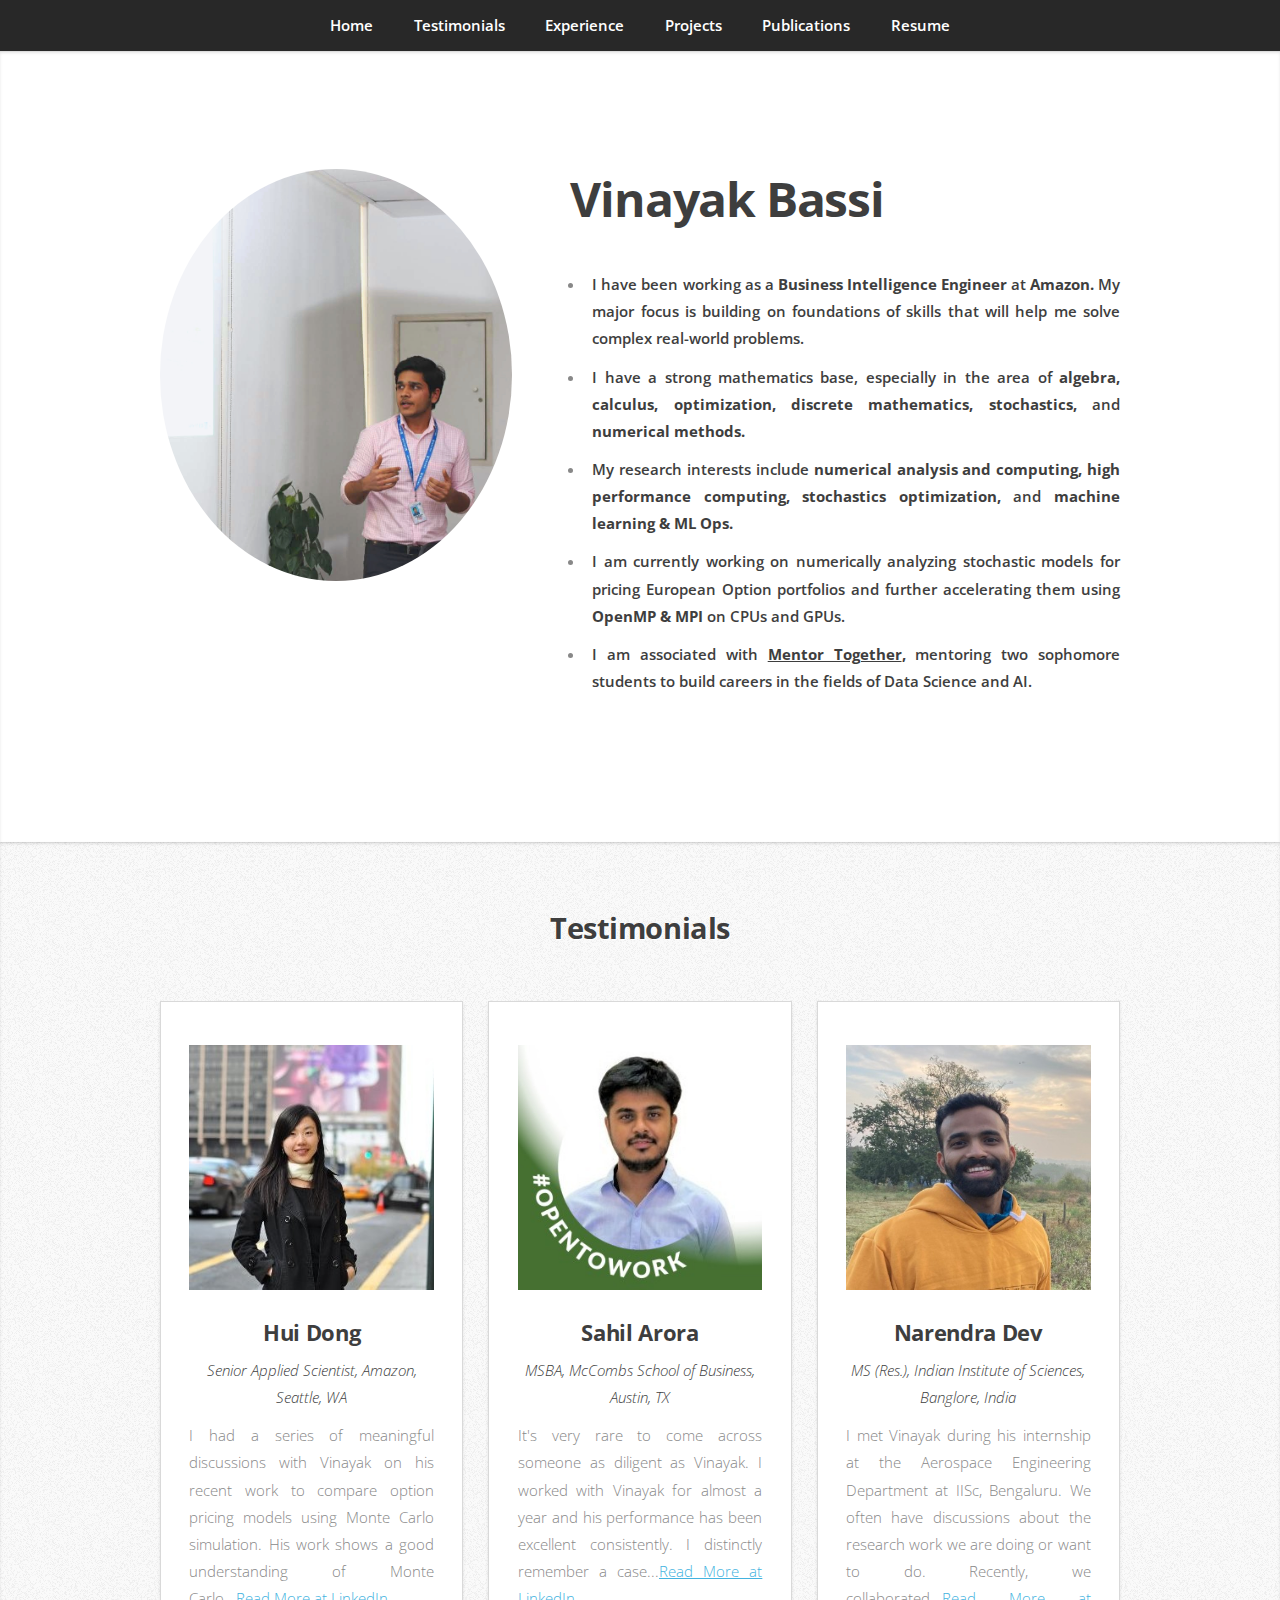
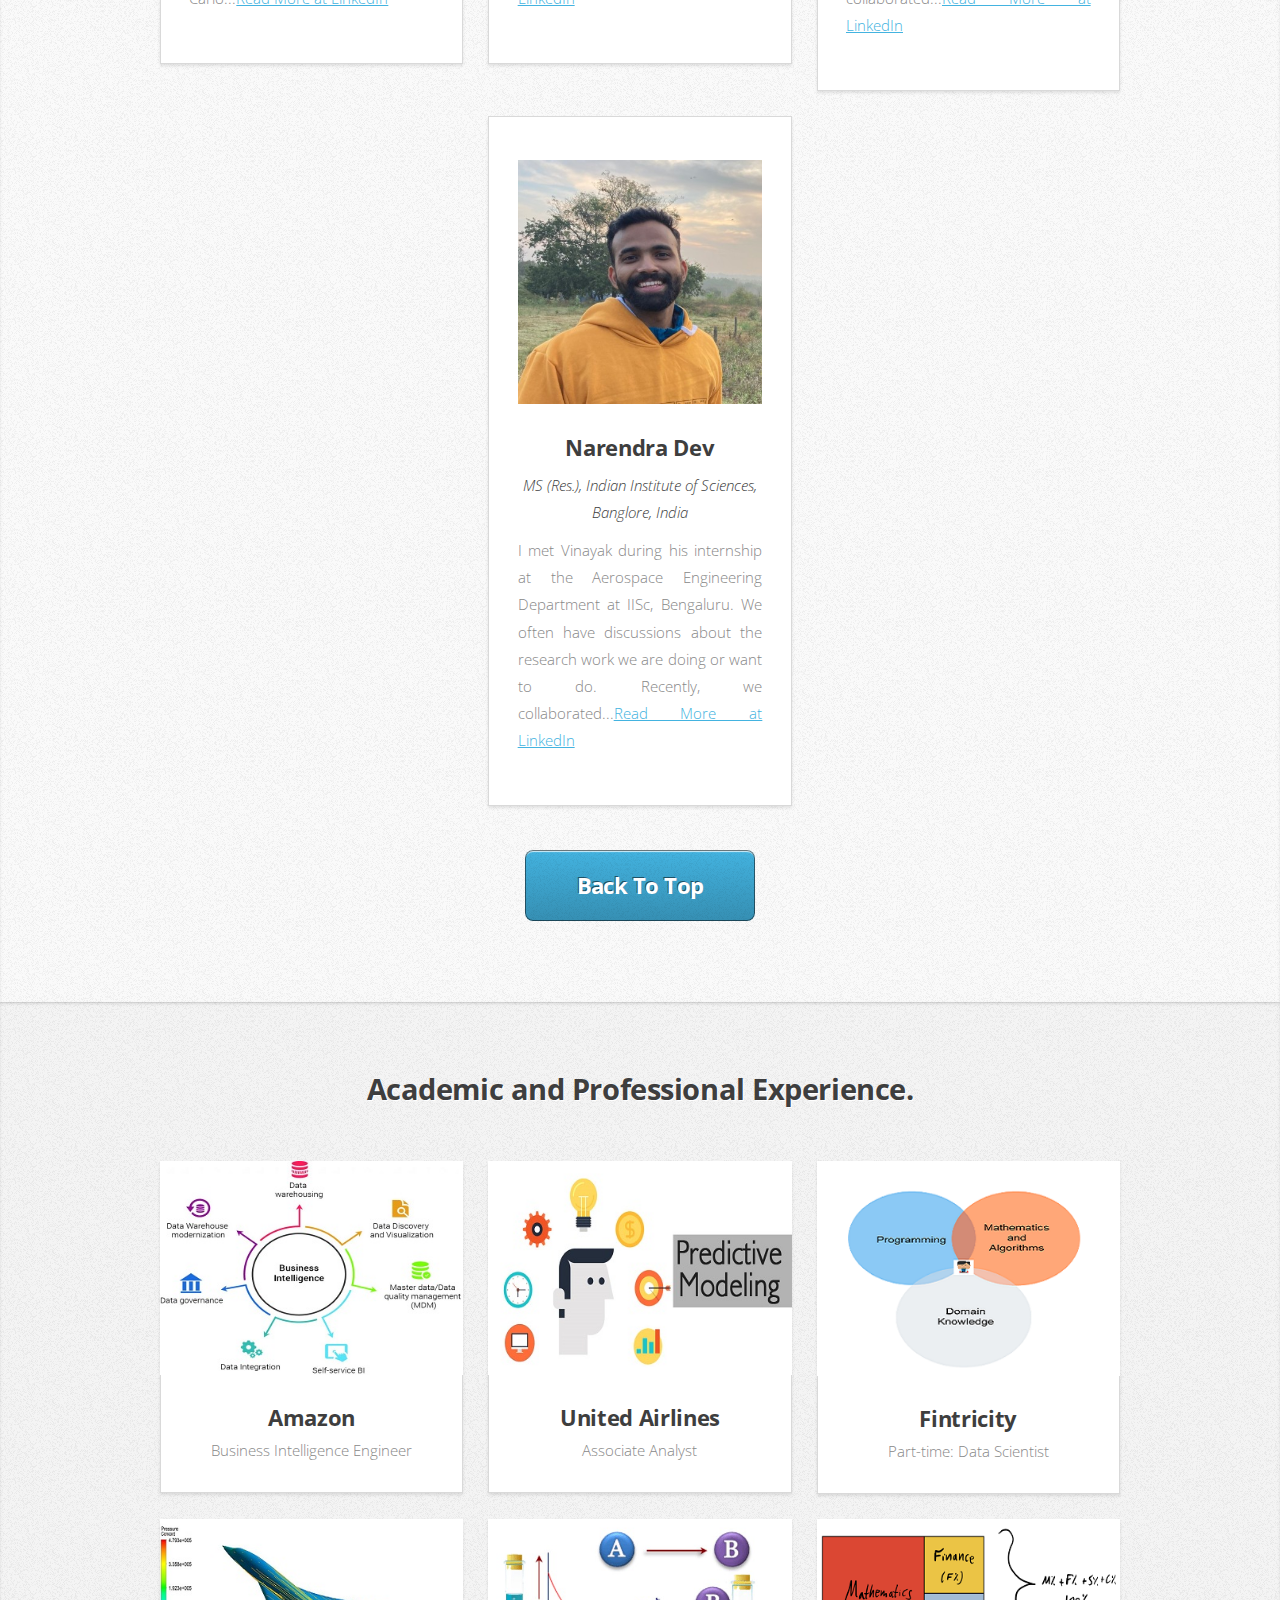
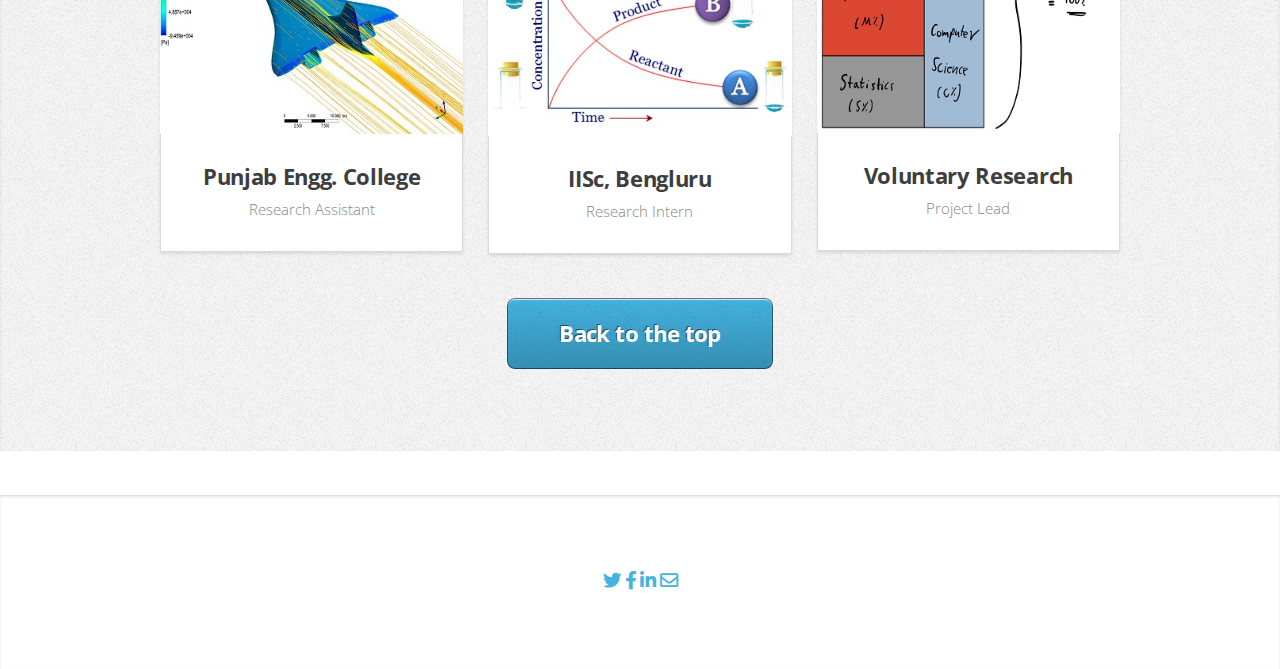
==== index.html @ 75b5bc30 "Update index.html" ====
<!DOCTYPE HTML>
<!--
	Miniport by HTML5 UP
	html5up.net | @ajlkn
	Free for personal and commercial use under the CCA 3.0 license (html5up.net/license)
-->
<html>
	<head>
		<title>Vinayak Bassi</title>
		<meta charset="utf-8" />
		<meta name="viewport" content="width=device-width, initial-scale=1, user-scalable=no" />
		<link rel="stylesheet" href="assets/css/main.css" />
	</head>
	<body class="is-preload">

		<!-- Nav -->
			<nav id="nav">
				<ul class="container">
					<li><a href="#top">Home</a></li>
					<li><a href="#work">Testimonials</a></li>
					<li><a href="#portfolio">Experience</a></li>
					<!--<li><a href="/sample.html">Projects</a></li>-->
					<li><a href="projects/index.html">Projects</a></li>
					<li><a href="publications/index.html">Publications</a></li>
					<li><a href="https://drive.google.com/file/d/1Z4mzC_inXbQJ3hGN6v69yyJEQSdU9Nrn/view?usp=sharing">Resume</a></li>
				</ul>
			</nav>

		<!-- Home -->
			<article id="top" class="wrapper style1">
				<div class="container">
					<div class="row">
						<div class="col-4 col-5-large col-12-medium">
							<span class="image fit"><img src="images/pic10.jpg" alt="" /></span>
						</div>
						<div class="col-8 col-7-large col-12-medium">
							<header>
								<h1><strong>Vinayak Bassi</strong></h1>
							</header>
							<ul>
								<li><h6><strong>I have been working as a</strong> Business Intelligence Engineer
									<strong>at</strong>  Amazon.<strong> My major focus is building on foundations of skills
										that will help me solve complex real-world problems.</strong>
								</h6></li>
								<li><h6>
									<strong>I have a strong mathematics base, especially in the area of</strong> 
									algebra, calculus, optimization, discrete mathematics, stochastics, <strong>and</strong> 
									numerical methods. 
								</h6></li>
								<li><h6>
									<strong>My research interests include</strong> numerical analysis and computing,
									 high performance computing, stochastics optimization, <strong>and</strong> machine learning & ML Ops.

								</h6></li>

							<li>
								<h6>
									<strong>I am currently working on numerically analyzing stochastic 
										models for pricing European Option portfolios and further 
										accelerating them using</strong> OpenMP & MPI <strong> on CPUs and GPUs.</strong> 
								</h6>
							</li>
							<li>
								<h6>
									<strong>I am associated with </strong><u><a href="https://drive.google.com/file/d/1UHUwsiJZG1wkCldfpKbp_ijVSl9UtELV/view?usp=sharing">Mentor Together</a></u>, <strong>mentoring two sophomore 
										students to build careers in the fields of Data Science and AI. </strong>

								</h6>
							</li>
							</ul>
						


							
						</div>
					</div>
				</div>
			</article>

		<!-- Work -->
			<article id="work" class="wrapper style2">
				<div class="container">
					<header>
						<h2>Testimonials</h2>
					</header>
					<div class="row aln-center">
						<div class="col-4 col-6-medium col-12-small">
							<section class="box style1">
									<a href="https://www.linkedin.com/in/hui-dong-43b78a39" class="image featured"><img src="images/Hui.jfif" alt="" /></a>
									<h3><a href="https://www.linkedin.com/in/hui-dong-43b78a39">Hui Dong</a></h3>
									<i><h5>Senior Applied Scientist, Amazon, Seattle, WA</h5></i>
								<p>I had a series of meaningful discussions with Vinayak on his recent work to compare option pricing models using Monte Carlo simulation. His work shows a good understanding of Monte Carlo...<a href="https://www.linkedin.com/in/vinayak-bassi-50b0a9128/">Read More at LinkedIn </a>
								</p>
							</section>
						</div>
						<div class="col-4 col-6-medium col-12-small">
							<section class="box style1">
								<a href="https://www.linkedin.com/in/sahilaroramsba" class="image featured"><img src="images/Sahil.jfif" alt="" /></a>
								<h3><a href="https://www.linkedin.com/in/sahilaroramsba">Sahil Arora</a></h3>
								<i><h5>MSBA, McCombs School of Business, Austin, TX</h5></i>
							<p>It's very rare to come across someone as diligent as Vinayak. I worked with Vinayak for almost a year and his performance has been excellent consistently. I distinctly remember a case...<a href="https://www.linkedin.com/in/vinayak-bassi-50b0a9128/">Read More at LinkedIn</a></p>
						</section>
						</div>
						<div class="col-4 col-6-medium col-12-small">
							<section class="box style1">
								<a href="https://www.linkedin.com/in/narendra-dev-41600a85" class="image featured"><img src="images/Narendra.jfif" alt="" /></a>
								<h3><a href="https://www.linkedin.com/in/narendra-dev-41600a85">Narendra Dev</a></h3>
								<i><h5>MS (Res.), Indian Institute of Sciences, Banglore, India</h5></i>
							<p>I met Vinayak during his internship at the Aerospace Engineering Department at IISc, Bengaluru. We often have discussions about the research work we are doing or want to do. Recently, we collaborated...<a href="https://www.linkedin.com/in/vinayak-bassi-50b0a9128/">Read More at LinkedIn</a></p>
						</section></div>
						<div class="col-4 col-6-medium col-12-small">
							<section class="box style1">
								<a href="https://www.linkedin.com/in/narendra-dev-41600a85" class="image featured"><img src="images/Narendra.jfif" alt="" /></a>
								<h3><a href="https://www.linkedin.com/in/narendra-dev-41600a85">Narendra Dev</a></h3>
								<i><h5>MS (Res.), Indian Institute of Sciences, Banglore, India</h5></i>
							<p>I met Vinayak during his internship at the Aerospace Engineering Department at IISc, Bengaluru. We often have discussions about the research work we are doing or want to do. Recently, we collaborated...<a href="https://www.linkedin.com/in/vinayak-bassi-50b0a9128/">Read More at LinkedIn</a></p>
						</section></div>
					</div>
					<footer>
						<a href="index.html" class="button large scrolly">Back To Top</a>
					</footer>
				</div>
			</article>

		<!-- Portfolio -->
		<!-- Contact -->
		<article id="portfolio" class="wrapper style3">
			<div class="container">
				<header>
					<h2>Academic and Professional Experience.</h2>
			
				</header>
				<div class="row">
					<div class="col-4 col-6-medium col-12-small">
						<article class="box style2">
							<a href="experience/amazon/index.html" class="image featured"><img src="images/pic12.jpg" alt="" /></a>
							<h3><a href="experience/amazon/index.html">Amazon</a></h3>
							<p>Business Intelligence Engineer</p>
						</article>
					</div>
					<div class="col-4 col-6-medium col-12-small">
						<article class="box style2">
							<a href="experience/united_airlines/index.html" class="image featured"><img src="images/pic13.jpg" alt="" /></a>
							<h3><a href="experience/united_airlines/index.html">United Airlines</a></h3>
							<p>Associate Analyst</p>
						</article>
					</div>
					<div class="col-4 col-6-medium col-12-small">
						<article class="box style2">
							<a href="experience/fintricity/index.html" class="image featured"><img src="images/pic15.png" alt="" /></a>
							<h3><a href="experience/fintricity/index.html">Fintricity</a></h3>
							<p>Part-time: Data Scientist</p>
						</article>
					</div>
					<div class="col-4 col-6-medium col-12-small">
						<article class="box style2">
							<a href="experience/pec/index.html" class="image featured"><img src="images/pic14.jpg" alt="" /></a>
							<h3><a href="experience/pec/index.html">Punjab Engg. College</a></h3>
							<p>Research Assistant</p>
						</article>
					</div>
					<div class="col-4 col-6-medium col-12-	small">
						<article class="box style2">
							<a href="experience/iisc/index.html" class="image featured"><img src="images/pic16.jpg" alt="" /></a>
							<h3><a href="experience/iisc/index.html">IISc, Bengluru</a></h3>
							<p>Research Intern</p>
						</article>
					</div>
					<div class="col-4 col-6-medium col-12-small">
						<article class="box style2">
							<a href="experience/ir/index.html" class="image featured"><img src="images/pic11.png" alt="" /></a>
							<h3><a href="experience/ir/index.html">Voluntary Research</a></h3>
							<p>Project Lead</p>
						</article>
					</div>
				</div>
				<footer>
					
					<a href="index.html" class="button large scrolly">Back to the top</a>
				</footer>
			</div>
		</article>

		<footer class="wrapper style1 align-center">
			<div class="inner">
				<!--
					<ul class="icons">
					<li><a href="https://twitter.com/BassiVinayak?t=7mU-5i01gxthu5nigzGUIQ&s=08" class="icon brands style2 fa-twitter"><span class="label">Twitter</span></a></li>
					<li><a href="https://www.facebook.com/vinayak.bassi" class="icon brands style2 fa-facebook-f"><span class="label">Facebook</span></a></li>
					<li><a href="https://www.linkedin.com/in/vinayak-bassi-50b0a9128" class="icon brands style2 fa-linkedin-in"><span class="label">LinkedIn</span></a></li>
					<li><a href="mailto:vinayakbassi8@gmail.com" class="icon style2 fa-envelope"><span class="label">Email</span></a></li>
				</ul>
				-->
				<div class="icons">
					<a href="https://twitter.com/BassiVinayak?t=7mU-5i01gxthu5nigzGUIQ&s=08" class="icon brands style2 fa-twitter"><span class="label">Twitter </span></a>
					<a href="https://www.facebook.com/vinayak.bassi" class="icon brands style2 fa-facebook-f"><span class="label"> Facebook  </span></a>
					<a href="https://www.linkedin.com/in/vinayak-bassi-50b0a9128" class="icon brands style2 fa-linkedin-in"><span class="label">     LinkedIn </span></a>
					<a href="mailto:vinayakbassi8@gmail.com" class="icon style2 fa-envelope"><span class="label">Email</span></a>
				
				</div>
				</div>
		</footer>
		<!-- Scripts -->
			<script src="assets/js/jquery.min.js"></script>
			<script src="assets/js/jquery.scrolly.min.js"></script>
			<script src="assets/js/browser.min.js"></script>
			<script src="assets/js/breakpoints.min.js"></script>
			<script src="assets/js/util.js"></script>
			<script src="assets/js/main.js"></script>

	</body>
</html>
---- assets/css/main.css ----
@import url("https://fonts.googleapis.com/css?family=Open+Sans:300,300italic,600,600italic,700");
@import url("fontawesome-all.min.css");

/*
	Miniport by HTML5 UP
	html5up.net | @ajlkn
	Free for personal and commercial use under the CCA 3.0 license (html5up.net/license)
*/

html, body, div, span, applet, object,
iframe, h1, h2, h3, h4, h5, h6, p, blockquote,
pre, a, abbr, acronym, address, big, cite,
code, del, dfn, em, img, ins, kbd, q, s, samp,
small, strike, strong, sub, sup, tt, var, b,
u, i, center, dl, dt, dd, ol, ul, li, fieldset,
form, label, legend, table, caption, tbody,
tfoot, thead, tr, th, td, article, aside,
canvas, details, embed, figure, figcaption,
footer, header, hgroup, menu, nav, output, ruby,
section, summary, time, mark, audio, video {
	margin: 0;
	padding: 0;
	border: 0;
	font-size: 100%;
	font: inherit;
	vertical-align: baseline;}

article, aside, details, figcaption, figure,
footer, header, hgroup, menu, nav, section {
	display: block;}

body {
	line-height: 1;
}

ol, ul {
	list-style: none;
}

blockquote, q {
	quotes: none;
}

	blockquote:before, blockquote:after, q:before, q:after {
		content: '';
		content: none;
	}

table {
	border-collapse: collapse;
	border-spacing: 0;
}

body {
	-webkit-text-size-adjust: none;
}

mark {
	background-color: transparent;
	color: inherit;
}

input::-moz-focus-inner {
	border: 0;
	padding: 0;
}

input, select, textarea {
	-moz-appearance: none;
	-webkit-appearance: none;
	-ms-appearance: none;
	appearance: none;
}


/* Basic */

	html {
		box-sizing: border-box;
	}

	*, *:before, *:after {
		box-sizing: inherit;
	}

	body {
		padding-top: 3.5em;
	}

		body.is-preload *, body.is-preload *:before, body.is-preload *:after {
			-moz-animation: none !important;
			-webkit-animation: none !important;
			-ms-animation: none !important;
			animation: none !important;
			-moz-transition: none !important;
			-webkit-transition: none !important;
			-ms-transition: none !important;
			transition: none !important;
		}

	body, input, textarea, select {
		font-family: 'Open Sans', sans-serif;
		line-height: 1.85em;
		color: #888;
		font-weight: 300;
		font-size: 13pt;
	}

	a {
		-moz-transition: color .2s ease-in-out;
		-webkit-transition: color .2s ease-in-out;
		-ms-transition: color .2s ease-in-out;
		transition: color .2s ease-in-out;
		color: #43B3E0;
		text-decoration: underline;
	}

		a:hover {
			color: #43bff0 !important;
		}

		a img {
			border: 0;
		}

	b, strong {
		font-weight: 600;
		color: #3e3e3e;
	}

	i, em {
		font-style: italic;
	}

	sub {
		position: relative;
		top: 0.5em;
		font-size: 0.8em;
	}

	sup {
		position: relative;
		top: -0.5em;
		font-size: 0.8em;
	}

	blockquote {
		border-left: solid 0.75em #eee;
		padding: 1em 0 1em 1.5em;
		font-style: italic;
	}

	h1, h2, h3, h4, h5, h6 {
		color: #3e3e3e;
		margin: 0 0 0.75em 0;
	}

	h1 a, h2 a, h3 a, h4 a, h5 a, h6 a {
		text-decoration: none;
		color: inherit;
	}

	h2, h3, h4, h5, h6 {
		font-weight: 700;
	}

	h1 {
		font-size: 3.25em;
		letter-spacing: -0.025em;
		font-weight: 300;
	}

		h1 strong {
			font-weight: 700;
		}

	h2 {
		font-size: 2em;
		letter-spacing: -0.015em;
	}

	h3 {
		font-size: 1.5em;
		letter-spacing: -0.015em;
	}
	h6{
		text-align: justify;
	}
	em, i {
		font-style: italic;
	}

	br.clear {
		clear: both;
	}

	hr {
		border: 0;
		border-top: solid 1px #444;
		border-top-color: rgba(0, 0, 0, 0.35);
		box-shadow: 0px 1px 0px 0px rgba(255, 255, 255, 0.1);
		height: 1px;
		margin: 3em 0;
	}

	p, ul, ol, dl, table {
		margin-bottom: 2em;

	}

	header {
		margin: 0 0 3em 0;
	}

		header > p {
			font-size: 1.25em;
			margin: 0;
		}

	footer {
		margin: 3em 0 0 0;
	}

		footer > p {
			font-size: 1.25em;
		}

/* Container */

	.container {
		margin: 0 auto;
		max-width: calc(100% - 50px);
		width: 1200px;
	}
		.container.medium {
			width: 900px;
		}

		@media screen and (max-width: 1680px) {

			.container {
				width: 1200px;
			}

				.container.medium {
					width: 900px;
				}

		}

		@media screen and (max-width: 1280px) {

			.container {
				width: 960px;
			}

				.container.medium {
					width: 720px;
				}

		}

		@media screen and (max-width: 980px) {

			.container {
				width: 100%;
			}

				.container.medium {
					width: 75%;
				}

		}

		@media screen and (max-width: 736px) {

			.container {
				width: 100%;
				max-width: calc(100% - 30px);
			}

				.container.medium {
					width: 100%;
				}

		}

/* Row */

	.row {
		display: flex;
		flex-wrap: wrap;
		box-sizing: border-box;
		align-items: stretch;
	}

		.row > * {
			box-sizing: border-box;
		}

		.row.gtr-uniform > * > :last-child {
			margin-bottom: 0;
		}

		.row.aln-left {
			justify-content: flex-start;
		}

		.row.aln-center {
			justify-content: center;
		}

		.row.aln-right {
			justify-content: flex-end;
		}

		.row.aln-top {
			align-items: flex-start;
		}

		.row.aln-middle {
			align-items: center;
		}

		.row.aln-bottom {
			align-items: flex-end;
		}

		.row > .imp {
			order: -1;
		}

		.row > .col-1 {
			width: 8.33333%;
		}

		.row > .off-1 {
			margin-left: 8.33333%;
		}

		.row > .col-2 {
			width: 16.66667%;
		}

		.row > .off-2 {
			margin-left: 16.66667%;
		}

		.row > .col-3 {
			width: 25%;
		}

		.row > .off-3 {
			margin-left: 25%;
		}

		.row > .col-4 {
			width: 33.33333%;
		}

		.row > .off-4 {
			margin-left: 33.33333%;
		}

		.row > .col-5 {
			width: 41.66667%;
		}

		.row > .off-5 {
			margin-left: 41.66667%;
		}

		.row > .col-6 {
			width: 50%;
		}

		.row > .off-6 {
			margin-left: 50%;
		}

		.row > .col-7 {
			width: 58.33333%;
		}

		.row > .off-7 {
			margin-left: 58.33333%;
		}

		.row > .col-8 {
			width: 66.66667%;
		}

		.row > .off-8 {
			margin-left: 66.66667%;
		}

		.row > .col-9 {
			width: 75%;
		}

		.row > .off-9 {
			margin-left: 75%;
		}

		.row > .col-10 {
			width: 83.33333%;
		}

		.row > .off-10 {
			margin-left: 83.33333%;
		}

		.row > .col-11 {
			width: 91.66667%;
		}

		.row > .off-11 {
			margin-left: 91.66667%;
		}

		.row > .col-12 {
			width: 100%;
		}

		.row > .off-12 {
			margin-left: 100%;
		}

		.row.gtr-0 {
			margin-top: 0px;
			margin-left: 0px;
		}

			.row.gtr-0 > * {
				padding: 0px 0 0 0px;
			}

			.row.gtr-0.gtr-uniform {
				margin-top: 0px;
			}

				.row.gtr-0.gtr-uniform > * {
					padding-top: 0px;
				}

		.row.gtr-25 {
			margin-top: -6.25px;
			margin-left: -6.25px;
		}

			.row.gtr-25 > * {
				padding: 6.25px 0 0 6.25px;
			}

			.row.gtr-25.gtr-uniform {
				margin-top: -6.25px;
			}

				.row.gtr-25.gtr-uniform > * {
					padding-top: 6.25px;
				}

		.row.gtr-50 {
			margin-top: -12.5px;
			margin-left: -12.5px;
		}

			.row.gtr-50 > * {
				padding: 12.5px 0 0 12.5px;
			}

			.row.gtr-50.gtr-uniform {
				margin-top: -12.5px;
			}

				.row.gtr-50.gtr-uniform > * {
					padding-top: 12.5px;
				}

		.row {
			margin-top: -25px;
			margin-left: -25px;
		}

			.row > * {
				padding: 25px 0 0 25px;
			}

			.row.gtr-uniform {
				margin-top: -25px;
			}

				.row.gtr-uniform > * {
					padding-top: 25px;
				}

		.row.gtr-150 {
			margin-top: -37.5px;
			margin-left: -37.5px;
		}

			.row.gtr-150 > * {
				padding: 37.5px 0 0 37.5px;
			}

			.row.gtr-150.gtr-uniform {
				margin-top: -37.5px;
			}

				.row.gtr-150.gtr-uniform > * {
					padding-top: 37.5px;
				}

		.row.gtr-200 {
			margin-top: -50px;
			margin-left: -50px;
		}

			.row.gtr-200 > * {
				padding: 50px 0 0 50px;
			}

			.row.gtr-200.gtr-uniform {
				margin-top: -50px;
			}

				.row.gtr-200.gtr-uniform > * {
					padding-top: 50px;
				}

		@media screen and (max-width: 1680px) {

			.row {
				display: flex;
				flex-wrap: wrap;
				box-sizing: border-box;
				align-items: stretch;
			}

				.row > * {
					box-sizing: border-box;
				}

				.row.gtr-uniform > * > :last-child {
					margin-bottom: 0;
				}

				.row.aln-left {
					justify-content: flex-start;
				}

				.row.aln-center {
					justify-content: center;
				}

				.row.aln-right {
					justify-content: flex-end;
				}

				.row.aln-top {
					align-items: flex-start;
				}

				.row.aln-middle {
					align-items: center;
				}

				.row.aln-bottom {
					align-items: flex-end;
				}

				.row > .imp-xlarge {
					order: -1;
				}

				.row > .col-1-xlarge {
					width: 8.33333%;
				}

				.row > .off-1-xlarge {
					margin-left: 8.33333%;
				}

				.row > .col-2-xlarge {
					width: 16.66667%;
				}

				.row > .off-2-xlarge {
					margin-left: 16.66667%;
				}

				.row > .col-3-xlarge {
					width: 25%;
				}

				.row > .off-3-xlarge {
					margin-left: 25%;
				}

				.row > .col-4-xlarge {
					width: 33.33333%;
				}

				.row > .off-4-xlarge {
					margin-left: 33.33333%;
				}

				.row > .col-5-xlarge {
					width: 41.66667%;
				}

				.row > .off-5-xlarge {
					margin-left: 41.66667%;
				}

				.row > .col-6-xlarge {
					width: 50%;
				}

				.row > .off-6-xlarge {
					margin-left: 50%;
				}

				.row > .col-7-xlarge {
					width: 58.33333%;
				}

				.row > .off-7-xlarge {
					margin-left: 58.33333%;
				}

				.row > .col-8-xlarge {
					width: 66.66667%;
				}

				.row > .off-8-xlarge {
					margin-left: 66.66667%;
				}

				.row > .col-9-xlarge {
					width: 75%;
				}

				.row > .off-9-xlarge {
					margin-left: 75%;
				}

				.row > .col-10-xlarge {
					width: 83.33333%;
				}

				.row > .off-10-xlarge {
					margin-left: 83.33333%;
				}

				.row > .col-11-xlarge {
					width: 91.66667%;
				}

				.row > .off-11-xlarge {
					margin-left: 91.66667%;
				}

				.row > .col-12-xlarge {
					width: 100%;
				}

				.row > .off-12-xlarge {
					margin-left: 100%;
				}

				.row.gtr-0 {
					margin-top: 0px;
					margin-left: 0px;
				}

					.row.gtr-0 > * {
						padding: 0px 0 0 0px;
					}

					.row.gtr-0.gtr-uniform {
						margin-top: 0px;
					}

						.row.gtr-0.gtr-uniform > * {
							padding-top: 0px;
						}

				.row.gtr-25 {
					margin-top: -6.25px;
					margin-left: -6.25px;
				}

					.row.gtr-25 > * {
						padding: 6.25px 0 0 6.25px;
					}

					.row.gtr-25.gtr-uniform {
						margin-top: -6.25px;
					}

						.row.gtr-25.gtr-uniform > * {
							padding-top: 6.25px;
						}

				.row.gtr-50 {
					margin-top: -12.5px;
					margin-left: -12.5px;
				}

					.row.gtr-50 > * {
						padding: 12.5px 0 0 12.5px;
					}

					.row.gtr-50.gtr-uniform {
						margin-top: -12.5px;
					}

						.row.gtr-50.gtr-uniform > * {
							padding-top: 12.5px;
						}

				.row {
					margin-top: -25px;
					margin-left: -25px;
				}

					.row > * {
						padding: 25px 0 0 25px;
					}

					.row.gtr-uniform {
						margin-top: -25px;
					}

						.row.gtr-uniform > * {
							padding-top: 25px;
						}

				.row.gtr-150 {
					margin-top: -37.5px;
					margin-left: -37.5px;
				}

					.row.gtr-150 > * {
						padding: 37.5px 0 0 37.5px;
					}

					.row.gtr-150.gtr-uniform {
						margin-top: -37.5px;
					}

						.row.gtr-150.gtr-uniform > * {
							padding-top: 37.5px;
						}

				.row.gtr-200 {
					margin-top: -50px;
					margin-left: -50px;
				}

					.row.gtr-200 > * {
						padding: 50px 0 0 50px;
					}

					.row.gtr-200.gtr-uniform {
						margin-top: -50px;
					}

						.row.gtr-200.gtr-uniform > * {
							padding-top: 50px;
						}

		}

		@media screen and (max-width: 1280px) {

			.row {
				display: flex;
				flex-wrap: wrap;
				box-sizing: border-box;
				align-items: stretch;
			}

				.row > * {
					box-sizing: border-box;
				}

				.row.gtr-uniform > * > :last-child {
					margin-bottom: 0;
				}

				.row.aln-left {
					justify-content: flex-start;
				}

				.row.aln-center {
					justify-content: center;
				}

				.row.aln-right {
					justify-content: flex-end;
				}

				.row.aln-top {
					align-items: flex-start;
				}

				.row.aln-middle {
					align-items: center;
				}

				.row.aln-bottom {
					align-items: flex-end;
				}

				.row > .imp-large {
					order: -1;
				}

				.row > .col-1-large {
					width: 8.33333%;
				}

				.row > .off-1-large {
					margin-left: 8.33333%;
				}

				.row > .col-2-large {
					width: 16.66667%;
				}

				.row > .off-2-large {
					margin-left: 16.66667%;
				}

				.row > .col-3-large {
					width: 25%;
				}

				.row > .off-3-large {
					margin-left: 25%;
				}

				.row > .col-4-large {
					width: 33.33333%;
				}

				.row > .off-4-large {
					margin-left: 33.33333%;
				}

				.row > .col-5-large {
					width: 41.66667%;
				}

				.row > .off-5-large {
					margin-left: 41.66667%;
				}

				.row > .col-6-large {
					width: 50%;
				}

				.row > .off-6-large {
					margin-left: 50%;
				}

				.row > .col-7-large {
					width: 58.33333%;
				}

				.row > .off-7-large {
					margin-left: 58.33333%;
				}

				.row > .col-8-large {
					width: 66.66667%;
				}

				.row > .off-8-large {
					margin-left: 66.66667%;
				}

				.row > .col-9-large {
					width: 75%;
				}

				.row > .off-9-large {
					margin-left: 75%;
				}

				.row > .col-10-large {
					width: 83.33333%;
				}

				.row > .off-10-large {
					margin-left: 83.33333%;
				}

				.row > .col-11-large {
					width: 91.66667%;
				}

				.row > .off-11-large {
					margin-left: 91.66667%;
				}

				.row > .col-12-large {
					width: 100%;
				}

				.row > .off-12-large {
					margin-left: 100%;
				}

				.row.gtr-0 {
					margin-top: 0px;
					margin-left: 0px;
				}

					.row.gtr-0 > * {
						padding: 0px 0 0 0px;
					}

					.row.gtr-0.gtr-uniform {
						margin-top: 0px;
					}

						.row.gtr-0.gtr-uniform > * {
							padding-top: 0px;
						}

				.row.gtr-25 {
					margin-top: -6.25px;
					margin-left: -6.25px;
				}

					.row.gtr-25 > * {
						padding: 6.25px 0 0 6.25px;
					}

					.row.gtr-25.gtr-uniform {
						margin-top: -6.25px;
					}

						.row.gtr-25.gtr-uniform > * {
							padding-top: 6.25px;
						}

				.row.gtr-50 {
					margin-top: -12.5px;
					margin-left: -12.5px;
				}

					.row.gtr-50 > * {
						padding: 12.5px 0 0 12.5px;
					}

					.row.gtr-50.gtr-uniform {
						margin-top: -12.5px;
					}

						.row.gtr-50.gtr-uniform > * {
							padding-top: 12.5px;
						}

				.row {
					margin-top: -25px;
					margin-left: -25px;
				}

					.row > * {
						padding: 25px 0 0 25px;
					}

					.row.gtr-uniform {
						margin-top: -25px;
					}

						.row.gtr-uniform > * {
							padding-top: 25px;
						}

				.row.gtr-150 {
					margin-top: -37.5px;
					margin-left: -37.5px;
				}

					.row.gtr-150 > * {
						padding: 37.5px 0 0 37.5px;
					}

					.row.gtr-150.gtr-uniform {
						margin-top: -37.5px;
					}

						.row.gtr-150.gtr-uniform > * {
							padding-top: 37.5px;
						}

				.row.gtr-200 {
					margin-top: -50px;
					margin-left: -50px;
				}

					.row.gtr-200 > * {
						padding: 50px 0 0 50px;
					}

					.row.gtr-200.gtr-uniform {
						margin-top: -50px;
					}

						.row.gtr-200.gtr-uniform > * {
							padding-top: 50px;
						}

		}

		@media screen and (max-width: 980px) {

			.row {
				display: flex;
				flex-wrap: wrap;
				box-sizing: border-box;
				align-items: stretch;
			}

				.row > * {
					box-sizing: border-box;
				}

				.row.gtr-uniform > * > :last-child {
					margin-bottom: 0;
				}

				.row.aln-left {
					justify-content: flex-start;
				}

				.row.aln-center {
					justify-content: center;
				}

				.row.aln-right {
					justify-content: flex-end;
				}

				.row.aln-top {
					align-items: flex-start;
				}

				.row.aln-middle {
					align-items: center;
				}

				.row.aln-bottom {
					align-items: flex-end;
				}

				.row > .imp-medium {
					order: -1;
				}

				.row > .col-1-medium {
					width: 8.33333%;
				}

				.row > .off-1-medium {
					margin-left: 8.33333%;
				}

				.row > .col-2-medium {
					width: 16.66667%;
				}

				.row > .off-2-medium {
					margin-left: 16.66667%;
				}

				.row > .col-3-medium {
					width: 25%;
				}

				.row > .off-3-medium {
					margin-left: 25%;
				}

				.row > .col-4-medium {
					width: 33.33333%;
				}

				.row > .off-4-medium {
					margin-left: 33.33333%;
				}

				.row > .col-5-medium {
					width: 41.66667%;
				}

				.row > .off-5-medium {
					margin-left: 41.66667%;
				}

				.row > .col-6-medium {
					width: 50%;
				}

				.row > .off-6-medium {
					margin-left: 50%;
				}

				.row > .col-7-medium {
					width: 58.33333%;
				}

				.row > .off-7-medium {
					margin-left: 58.33333%;
				}

				.row > .col-8-medium {
					width: 66.66667%;
				}

				.row > .off-8-medium {
					margin-left: 66.66667%;
				}

				.row > .col-9-medium {
					width: 75%;
				}

				.row > .off-9-medium {
					margin-left: 75%;
				}

				.row > .col-10-medium {
					width: 83.33333%;
				}

				.row > .off-10-medium {
					margin-left: 83.33333%;
				}

				.row > .col-11-medium {
					width: 91.66667%;
				}

				.row > .off-11-medium {
					margin-left: 91.66667%;
				}

				.row > .col-12-medium {
					width: 100%;
				}

				.row > .off-12-medium {
					margin-left: 100%;
				}

				.row.gtr-0 {
					margin-top: 0px;
					margin-left: 0px;
				}

					.row.gtr-0 > * {
						padding: 0px 0 0 0px;
					}

					.row.gtr-0.gtr-uniform {
						margin-top: 0px;
					}

						.row.gtr-0.gtr-uniform > * {
							padding-top: 0px;
						}

				.row.gtr-25 {
					margin-top: -6.25px;
					margin-left: -6.25px;
				}

					.row.gtr-25 > * {
						padding: 6.25px 0 0 6.25px;
					}

					.row.gtr-25.gtr-uniform {
						margin-top: -6.25px;
					}

						.row.gtr-25.gtr-uniform > * {
							padding-top: 6.25px;
						}

				.row.gtr-50 {
					margin-top: -12.5px;
					margin-left: -12.5px;
				}

					.row.gtr-50 > * {
						padding: 12.5px 0 0 12.5px;
					}

					.row.gtr-50.gtr-uniform {
						margin-top: -12.5px;
					}

						.row.gtr-50.gtr-uniform > * {
							padding-top: 12.5px;
						}

				.row {
					margin-top: -25px;
					margin-left: -25px;
				}

					.row > * {
						padding: 25px 0 0 25px;
					}

					.row.gtr-uniform {
						margin-top: -25px;
					}

						.row.gtr-uniform > * {
							padding-top: 25px;
						}

				.row.gtr-150 {
					margin-top: -37.5px;
					margin-left: -37.5px;
				}

					.row.gtr-150 > * {
						padding: 37.5px 0 0 37.5px;
					}

					.row.gtr-150.gtr-uniform {
						margin-top: -37.5px;
					}

						.row.gtr-150.gtr-uniform > * {
							padding-top: 37.5px;
						}

				.row.gtr-200 {
					margin-top: -50px;
					margin-left: -50px;
				}

					.row.gtr-200 > * {
						padding: 50px 0 0 50px;
					}

					.row.gtr-200.gtr-uniform {
						margin-top: -50px;
					}

						.row.gtr-200.gtr-uniform > * {
							padding-top: 50px;
						}

		}

		@media screen and (max-width: 736px) {

			.row {
				display: flex;
				flex-wrap: wrap;
				box-sizing: border-box;
				align-items: stretch;
			}

				.row > * {
					box-sizing: border-box;
				}

				.row.gtr-uniform > * > :last-child {
					margin-bottom: 0;
				}

				.row.aln-left {
					justify-content: flex-start;
				}

				.row.aln-center {
					justify-content: center;
				}

				.row.aln-right {
					justify-content: flex-end;
				}

				.row.aln-top {
					align-items: flex-start;
				}

				.row.aln-middle {
					align-items: center;
				}

				.row.aln-bottom {
					align-items: flex-end;
				}

				.row > .imp-small {
					order: -1;
				}

				.row > .col-1-small {
					width: 8.33333%;
				}

				.row > .off-1-small {
					margin-left: 8.33333%;
				}

				.row > .col-2-small {
					width: 16.66667%;
				}

				.row > .off-2-small {
					margin-left: 16.66667%;
				}

				.row > .col-3-small {
					width: 25%;
				}

				.row > .off-3-small {
					margin-left: 25%;
				}

				.row > .col-4-small {
					width: 33.33333%;
				}

				.row > .off-4-small {
					margin-left: 33.33333%;
				}

				.row > .col-5-small {
					width: 41.66667%;
				}

				.row > .off-5-small {
					margin-left: 41.66667%;
				}

				.row > .col-6-small {
					width: 50%;
				}

				.row > .off-6-small {
					margin-left: 50%;
				}

				.row > .col-7-small {
					width: 58.33333%;
				}

				.row > .off-7-small {
					margin-left: 58.33333%;
				}

				.row > .col-8-small {
					width: 66.66667%;
				}

				.row > .off-8-small {
					margin-left: 66.66667%;
				}

				.row > .col-9-small {
					width: 75%;
				}

				.row > .off-9-small {
					margin-left: 75%;
				}

				.row > .col-10-small {
					width: 83.33333%;
				}

				.row > .off-10-small {
					margin-left: 83.33333%;
				}

				.row > .col-11-small {
					width: 91.66667%;
				}

				.row > .off-11-small {
					margin-left: 91.66667%;
				}

				.row > .col-12-small {
					width: 100%;
				}

				.row > .off-12-small {
					margin-left: 100%;
				}

				.row.gtr-0 {
					margin-top: 0px;
					margin-left: 0px;
				}

					.row.gtr-0 > * {
						padding: 0px 0 0 0px;
					}

					.row.gtr-0.gtr-uniform {
						margin-top: 0px;
					}

						.row.gtr-0.gtr-uniform > * {
							padding-top: 0px;
						}

				.row.gtr-25 {
					margin-top: -3.75px;
					margin-left: -3.75px;
				}

					.row.gtr-25 > * {
						padding: 3.75px 0 0 3.75px;
					}

					.row.gtr-25.gtr-uniform {
						margin-top: -3.75px;
					}

						.row.gtr-25.gtr-uniform > * {
							padding-top: 3.75px;
						}

				.row.gtr-50 {
					margin-top: -7.5px;
					margin-left: -7.5px;
				}

					.row.gtr-50 > * {
						padding: 7.5px 0 0 7.5px;
					}

					.row.gtr-50.gtr-uniform {
						margin-top: -7.5px;
					}

						.row.gtr-50.gtr-uniform > * {
							padding-top: 7.5px;
						}

				.row {
					margin-top: -15px;
					margin-left: -15px;
				}

					.row > * {
						padding: 15px 0 0 15px;
					}

					.row.gtr-uniform {
						margin-top: -15px;
					}

						.row.gtr-uniform > * {
							padding-top: 15px;
						}

				.row.gtr-150 {
					margin-top: -22.5px;
					margin-left: -22.5px;
				}

					.row.gtr-150 > * {
						padding: 22.5px 0 0 22.5px;
					}

					.row.gtr-150.gtr-uniform {
						margin-top: -22.5px;
					}

						.row.gtr-150.gtr-uniform > * {
							padding-top: 22.5px;
						}

				.row.gtr-200 {
					margin-top: -30px;
					margin-left: -30px;
				}

					.row.gtr-200 > * {
						padding: 30px 0 0 30px;
					}

					.row.gtr-200.gtr-uniform {
						margin-top: -30px;
					}

						.row.gtr-200.gtr-uniform > * {
							padding-top: 30px;
						}

		}

/* Form */

	form label {
		color: #3e3e3e;
		font-weight: 700;
		display: block;
		margin: 0 0 0.5em 0;
	}

	form input[type=text],
	form input[type=email],
	form input[type=password],
	form select,
	form textarea {
		-moz-transition: background .2s ease-in-out, box-shadow .2s ease-in-out;
		-webkit-transition: background .2s ease-in-out, box-shadow .2s ease-in-out;
		-ms-transition: background .2s ease-in-out, box-shadow .2s ease-in-out;
		transition: background .2s ease-in-out, box-shadow .2s ease-in-out;
		-webkit-appearance: none;
		display: block;
		border: 0;
		padding: 0.75em;
		font-size: 1em;
		border-radius: 8px;
		border: solid 1px #ddd;
		background: #fff;
		color: #bbb;
		box-shadow: inset 0px 2px 3px 1px rgba(0, 0, 0, 0.05), 0px 1px 0px 0px rgba(255, 255, 255, 0.025);
		width: 100%;
	}

		form input[type=text]:focus,
		form input[type=email]:focus,
		form input[type=password]:focus,
		form select:focus,
		form textarea:focus {
			background: #fafafa;
			box-shadow: inset 0px 2px 5px 0px rgba(0, 0, 0, 0.05), 0px 1px 0px 0px rgba(255, 255, 255, 0.025), inset 0px 0px 2px 1px #43bff0;
		}

	form textarea {
		height: 15em;
	}

	form .actions:last-child {
		margin-bottom: 0;
	}

	form ::-webkit-input-placeholder {
		color: #555 !important;
	}

	form :-moz-placeholder {
		color: #555 !important;
	}

	form ::-moz-placeholder {
		color: #555 !important;
	}

	form :-ms-input-placeholder {
		color: #555 !important;
	}

	form ::-moz-focus-inner {
		border: 0;
	}

/* Tables */

	table {
		width: 100%;
	}

		table.default {
			width: 100%;
		}

			table.default tr {
				border-top: solid 1px #eee;
			}

				table.default tr:first-child {
					border-top: 0;
				}

			table.default td {
				padding: 0.5em 1em 0.5em 1em;
			}

			table.default th {
				text-align: left;
				padding: 0.5em 1em 0.5em 1em;
				font-weight: 600;
				margin: 0 0 1em 0;
			}

			table.default thead {
				background: #4f4f4f;
				color: #fff;
			}

/* Section/Article */

	section, article {
		margin-bottom: 3em;
	}

	section > :last-child,
	article > :last-child,
	section:last-child,
	article:last-child {
		margin-bottom: 0;
	}

/* Image */

	.image {
		display: inline-block;
		position: relative;
	}

		.image img {
			display: block;
			width: 100%;
		}

		.image.fit {
			display: block;
			width: 100%;
		}

		.image.featured {
			display: block;
			width: 100%;
			margin: 0 0 2em 0;
		}

		.image.left {
			float: left;
			margin: 0 2em 2em 0;
		}

		.image.centered {
			display: block;
			margin: 0 0 2em 0;
		}

			.image.centered img {
				margin: 0 auto;
				width: auto;
			}

/* Button */

	input[type="button"],
	input[type="submit"],
	input[type="reset"],
	button,
	.button {
		background-image: url("images/bg.png"), -moz-linear-gradient(top, rgba(0, 0, 0, 0), rgba(0, 0, 0, 0.2));
		background-image: url("images/bg.png"), -webkit-linear-gradient(top, rgba(0, 0, 0, 0), rgba(0, 0, 0, 0.2));
		background-image: url("images/bg.png"), -ms-linear-gradient(top, rgba(0, 0, 0, 0), rgba(0, 0, 0, 0.2));
		background-image: url("images/bg.png"), linear-gradient(top, rgba(0, 0, 0, 0), rgba(0, 0, 0, 0.2));
		-moz-transition: background-color .2s ease-in-out;
		-webkit-transition: background-color .2s ease-in-out;
		-ms-transition: background-color .2s ease-in-out;
		transition: background-color .2s ease-in-out;
		-webkit-appearance: none;
		position: relative;
		display: inline-block;
		color: #fff !important;
		text-decoration: none;
		font-weight: 700;
		border: 0;
		outline: 0;
		cursor: pointer;
		border-radius: 8px;
		text-shadow: -1px -1px 0.5px rgba(0, 0, 0, 0.5);
		overflow: hidden;
		box-shadow: inset 0px 0px 0px 1px rgba(0, 0, 0, 0.5), inset 0px 2px 1px 0px rgba(255, 255, 255, 0.75);
		background-color: #43B3E0;
		padding: 1em 2.35em 1em 2.35em;
		font-size: 1.1em;
		max-width: 24em;
	}

		input[type="button"]:hover,
		input[type="submit"]:hover,
		input[type="reset"]:hover,
		button:hover,
		.button:hover {
			background-color: #43bff0;
			color: #fff !important;
		}

		input[type="button"]:active,
		input[type="submit"]:active,
		input[type="reset"]:active,
		button:active,
		.button:active {
			background-color: #3BA8D3;
			top: 1px;
		}

		input[type="button"].large,
		input[type="submit"].large,
		input[type="reset"].large,
		button.large,
		.button.large {
			font-size: 1.5em;
			letter-spacing: -0.025em;
		}

		input[type="button"].alt,
		input[type="submit"].alt,
		input[type="reset"].alt,
		button.alt,
		.button.alt {
			background-color: #444;
			box-shadow: inset 0px 0px 0px 1px #242424, inset 0px 2px 1px 0px rgba(255, 255, 255, 0.2);
		}

			input[type="button"].alt:hover,
			input[type="submit"].alt:hover,
			input[type="reset"].alt:hover,
			button.alt:hover,
			.button.alt:hover {
				background-color: #4f4f4f;
				color: #fff !important;
			}

			input[type="button"].alt:active,
			input[type="submit"].alt:active,
			input[type="reset"].alt:active,
			button.alt:active,
			.button.alt:active {
				background-color: #3f3f3f;
			}

/* List */

	ul {
		list-style: disc;
		padding-left: 1em;
	}

		ul li {
			padding-left: 0.5em;
		}

	ol {
		list-style: decimal;
		padding-left: 1.25em;
	}

		ol li {
			padding-left: 0.25em;
		}

/* Social */

	ul.social {
		cursor: default;
		margin: 0;
		list-style: none;
		padding-left: 0;
	}

		ul.social li {
			position: relative;
			display: inline-block;
			margin: 0.25em;
			top: 0;
			padding-left: 0;
		}

			ul.social li a {
				-moz-transition: top .2s ease-in-out;
				-webkit-transition: top .2s ease-in-out;
				-ms-transition: top .2s ease-in-out;
				transition: top .2s ease-in-out;
				display: block;
				width: 48px;
				height: 48px;
				border-radius: 6px;
				top: 0;
				position: relative;
			}

				ul.social li a:before {
					background-image: url("images/bg.png"), -moz-linear-gradient(top, rgba(0, 0, 0, 0), rgba(0, 0, 0, 0.2));
					background-image: url("images/bg.png"), -webkit-linear-gradient(top, rgba(0, 0, 0, 0), rgba(0, 0, 0, 0.2));
					background-image: url("images/bg.png"), -ms-linear-gradient(top, rgba(0, 0, 0, 0), rgba(0, 0, 0, 0.2));
					background-image: url("images/bg.png"), linear-gradient(top, rgba(0, 0, 0, 0), rgba(0, 0, 0, 0.2));
					-moz-transition: background-color .2s ease-in-out;
					-webkit-transition: background-color .2s ease-in-out;
					-ms-transition: background-color .2s ease-in-out;
					transition: background-color .2s ease-in-out;
					background-color: #444;
					border-radius: 6px;
					box-shadow: inset 0px 0px 0px 1px #282828, inset 0px 2px 1px 0px rgba(255, 255, 255, 0.1);
					color: #2E2E2E !important;
					display: block;
					font-size: 26px;
					height: 48px;
					line-height: 48px;
					text-align: center;
					outline: 0;
					overflow: hidden;
					text-shadow: 1px 1px 0px rgba(255, 255, 255, 0.1);
					width: 48px;
				}

				ul.social li a.fa-twitter {
					background-color: #2DAAE4;
				}

				ul.social li a.fa-facebook-f {
					background-color: #3C5A98;
				}

				ul.social li a.fa-dribbble {
					background-color: #C4376B;
				}

				ul.social li a.fa-linkedin-in {
					background-color: #006599;
				}

				ul.social li a.fa-tumblr {
					background-color: #51718A;
				}

				ul.social li a.fa-google-plus {
					background-color: #DA2713;
				}

				ul.social li a.fa-github {
					background-color: #FAFAFA;
				}

				ul.social li a.fa-rss {
					background-color: #F2600B;
				}

				ul.social li a.fa-instagram {
					background-color: #E0D7C8;
				}

				ul.social li a.fa-foursquare {
					background-color: #39A3D4;
				}

				ul.social li a.fa-skype {
					background-color: #10BEF1;
				}

				ul.social li a.fa-soundcloud {
					background-color: #FE5419;
				}

				ul.social li a.fa-youtube {
					background-color: #BF2E25;
				}

				ul.social li a.fa-blogger {
					background-color: #FF6501;
				}

				ul.social li a.fa-flickr {
					background-color: #0062DB;
				}

				ul.social li a.fa-vimeo {
					background-color: #4C8AB0;
				}

				ul.social li a:hover {
					top: -5px;
				}

					ul.social li a:hover:before {
						background-color: transparent;
					}

/* Actions */

	ul.actions {
		list-style: none;
		padding-left: 0;
	}

		ul.actions li {
			display: inline-block;
			margin: 0 0 0 1em;
			padding-left: 0;
		}

			ul.actions li:first-child {
				margin-left: 0;
			}

/* Box */

	.box {
		background: #fff;
		box-shadow: inset 0px 0px 0px 1px rgba(0, 0, 0, 0.15), 0px 2px 3px 0px rgba(0, 0, 0, 0.1);
		text-align: center;
		padding: 2em;
		font-family:-apple-system, BlinkMacSystemFont, 'Segoe UI', Roboto, Oxygen, Ubuntu, Cantarell, 'Open Sans', 'Helvetica Neue', sans-serif;
	}
		.box.style1 {
			padding: 3em 2em 3.5em 2em;
			
		}
		.box.style1 p{
			text-align: justify;
		}
		.box.style1 h5{
			font-weight: 100;
		}
			.box.style1 h3 {
				margin-bottom: 0.5em;
			}

		.box.style2 h3 {
			margin-bottom: 0.25em;
		}

		.box.style2 .image {
			position: relative;
			left: 2em;
			top: 2em;
			margin: -4em 0 4em -4em;
			width: auto;
		}

/* Icons */

	.icon {
		text-decoration: none;
		text-decoration: none;
	}

		.icon:before {
			-moz-osx-font-smoothing: grayscale;
			-webkit-font-smoothing: antialiased;
			display: inline-block;
			font-style: normal;
			font-variant: normal;
			text-rendering: auto;
			line-height: 1;
			text-transform: none !important;
			font-family: 'Font Awesome 5 Free';
			font-weight: 400;
		}

		.icon:before {
			font-size: 1.25em;
		}

		.icon > .label {
			display: none;
		}

		.icon.solid:before {
			font-weight: 900;
		}

		.icon.brands:before {
			font-family: 'Font Awesome 5 Brands';
		}

		.icon.featured {
			color: #EA8A95;
			display: block;
			margin: 0 0 1.5em 0;
			cursor: default;
		}

			.icon.featured:before {
				font-size: 6em;
			}

/* Wrappers */

	.wrapper {
		background-image: url("images/bg.png");
		box-shadow: inset 0px 1px 0px 0px rgba(0, 0, 0, 0.05), inset 0px 2px 3px 0px rgba(0, 0, 0, 0.1);
		padding: 8em 0 8em 0;
		text-align: center;
	}

		.wrapper.style1 {
			background-image: none;
			background-color: #fff;
		}

		.wrapper.style2 {
			background-color: #fafafa;
			text-shadow: 1px 1px 0px #fff;
		}

		.wrapper.style3 {
			background-color: #f4f4f4;
			text-shadow: 1px 1px 0px #fff;
		}

		.wrapper.style4 {
			background-color: #303030;
			color: #999;
			text-shadow: -1px -1px 0px #181818;
		}

			.wrapper.style4 h1, .wrapper.style4 h2, .wrapper.style4 h3, .wrapper.style4 h4, .wrapper.style4 h5, .wrapper.style4 h6 {
				color: #fff;
			}

			.wrapper.style4 form input[type=text],
			.wrapper.style4 form input[type=password],
			.wrapper.style4 form select,
			.wrapper.style4 form textarea {
				border: none;
				background: #282828;
			}

				.wrapper.style4 form input[type=text]:focus,
				.wrapper.style4 form input[type=password]:focus,
				.wrapper.style4 form select:focus,
				.wrapper.style4 form textarea:focus {
					background: #252525;
				}

/* Nav */

	#nav {
		background-color: #282828;
		text-align: center;
		position: fixed;
		left: 0;
		top: 0;
		width: 100%;
		z-index: 10000;
		cursor: default;
		height: 3.5em;
		line-height: 3.5em;
	}

		#nav ul {
			margin-bottom: 0;
			list-style: none;
			padding-left: 0;
		}

		#nav li {
			display: inline-block;
			padding-left: 0;
		}

		#nav a {
			-moz-transition: background-color .2s ease-in-out;
			-webkit-transition: background-color .2s ease-in-out;
			-ms-transition: background-color .2s ease-in-out;
			transition: background-color .2s ease-in-out;
			position: relative;
			display: block;
			color: #fff;
			text-decoration: none;
			outline: 0;
			font-weight: 600;
			border-radius: 8px;
			color: #fff;
			height: 2.5em;
			line-height: 2.5em;
			padding: 0 1.25em;
		}

			#nav a:hover {
				color: #fff !important;
				background: #383838;
			}

			#nav a.active {
				background: #484848;
			}

				#nav a.active:before {
					content: '';
					display: block;
					position: absolute;
					bottom: -0.6em;
					left: 50%;
					margin-left: -0.75em;
					border-left: solid 0.75em transparent;
					border-right: solid 0.75em transparent;
					border-top: solid 0.6em #282828;
				}

/* Articles */

	body > article {
		margin-bottom: 0;
	}

	#top {
		padding: 10em 0 10em 0;
		text-align: left;
	}

		#top .image {
			border-radius: 100%;
			width: 20em;
			height: 20em;
			margin: 0;
		}

			#top .image img {
				border-radius: 100%;
			}

		#top h1 {
			margin-top: 0.35em;
		}

		#top p {
			font-size: 1.5em;
			line-height: 1.75em;
		}

			#top p a {
				color: inherit;
			}

	#contact footer {
		font-size: 0.9em;
	}

/* Copyright */

	#copyright {
		color: #666;
		font-size: 1em;
		line-height: 1em;
		list-style: none;
		padding-left: 0;
		margin-bottom: 0;
	}

		#copyright li {
			display: inline-block;
			border-left: solid 1px rgba(0, 0, 0, 0.5);
			box-shadow: -1px 0px 0px 0px rgba(255, 255, 255, 0.1);
			padding: 0 0 0 1em;
			margin: 0 0 0 1em;
		}

			#copyright li:first-child {
				border: 0;
				box-shadow: none;
				padding-left: 0;
				margin-left: 0;
			}

		#copyright a {
			-moz-transition: color .2s ease-in-out;
			-webkit-transition: color .2s ease-in-out;
			-ms-transition: color .2s ease-in-out;
			transition: color .2s ease-in-out;
			color: inherit;
		}

			#copyright a:hover {
				color: #777;
			}

/* Large */

	@media screen and (max-width: 1280px) {

		/* Basic */

			body {
				font-size: 11pt;
			}

			input, textarea, select {
				font-size: 11pt;
			}

			header {
				margin: 0 0 4em 0;
			}

		/* Wrappers */

			.wrapper {
				padding: 5em 0 5em 0;
				text-align: center;
			}

				.wrapper.style4 .row-special {
					margin: 2em 0 0 0;
					padding: 2em 0 2em 0;
				}

		/* Articles */

			#top {
				padding: 8em 0;
			}

				#top .image {
					width: 24em;
					height: 24em;
					margin: 0;
				}

	}

/* Medium */

	@media screen and (max-width: 980px) {

		/* Articles */

			#top {
				text-align: center;
				padding: 5em 0;
			}

				#top .image {
					margin: 0 auto 2em auto;
				}

	}

/* Small */

	@media screen and (max-width: 736px) {

		/* Basic */

			body {
				padding-top: 44px;
			}

			body, input, textarea, select {
				line-height: 1.75em;
				font-size: 10pt;
				letter-spacing: 0;
			}

			h1, h2, h3, h4, h5, h6 {
				font-size: 1.25em;
				margin: 0 0 0.4em 0;
			}

			h1 {
				font-size: 2.25em;
				line-height: 1.25em;
			}

			header {
				margin: 0 0 2em 0;
			}

				header > p {
					font-size: 1.25em;
				}

			footer {
				margin: 2.5em 0 0 0;
			}

				footer > p {
					font-size: 1.25em;
				}

			hr {
				margin: 1.5em 0 2em 0;
			}

		/* Section/Article */

			section, article {
				clear: both;
			}

		/* Button */

			input[type="button"],
			input[type="submit"],
			input[type="reset"],
			button,
			.button {
				text-align: center;
				font-size: 1.2em;
				width: 100%;
				padding: 1em 0 1em 0;
			}

				input[type="button"].large,
				input[type="submit"].large,
				input[type="reset"].large,
				button.large,
				.button.large {
					font-size: 1.2em;
					letter-spacing: 0;
				}

		/* Social */

			ul.social {
				padding: 1em 0.5em 0 0.5em;
			}

				ul.social li {
					margin: 0.5em 0.5em 0.5em 0.5em;
				}

					ul.social li a {
						top: 0 !important;
					}

						ul.social li a:before {
							background-color: transparent !important;
						}

		/* Actions */

			ul.actions {
				margin: 0;
			}

				ul.actions li {
					display: block;
					margin: 15px 0 0 0;
				}

					ul.actions li:first-child {
						margin-top: 0;
					}

		/* Box */

			.box {
				padding: 30px 20px 30px 20px;
				margin: 0 0 20px 0 !important;
			}

				.box h3 {
					margin-bottom: 0.25em;
				}

				.box .image.centered {
					margin-bottom: 1em;
				}

				.box .image.featured {
					position: relative;
					left: 20px;
					top: 20px;
					margin: -50px 0 50px -40px;
					width: auto;
				}

				.box.style1 {
					max-width: 32em;
					margin-left: auto !important;
					margin-right: auto !important;

				}

				.box.style2 {
					max-width: 32em;
					margin-left: auto !important;
					margin-right: auto !important;
				}

		/* Wrappers */

			.wrapper {
				padding: 3em 0;
				text-align: center;
			}

		/* Nav */

			#nav {
				height: 44px;
				line-height: 44px;
			}

				#nav a {
					padding: 0 0.75em;
					height: inherit;
					line-height: inherit;
					border-radius: 0;
				}

					#nav a:hover {
						background-color: transparent;
					}

		/* Articles */

			#top {
				padding: 3em 0;
			}

				#top .image {
					width: 15em;
					height: 15em;
					margin-bottom: 0;
				}

				#top p {
					font-size: 1em;
				}

			#contact footer {
				margin: 0;
			}

		/* Copyright */

			#copyright {
				font-size: 1em;
				margin: 0;
			}

				#copyright li {
					display: block;
					margin: 1em 0 0 0;
					padding: 0;
					box-shadow: none;
					border-left: 0;
				}

					#copyright li:first-child {
						margin-top: 0;
					}

	}
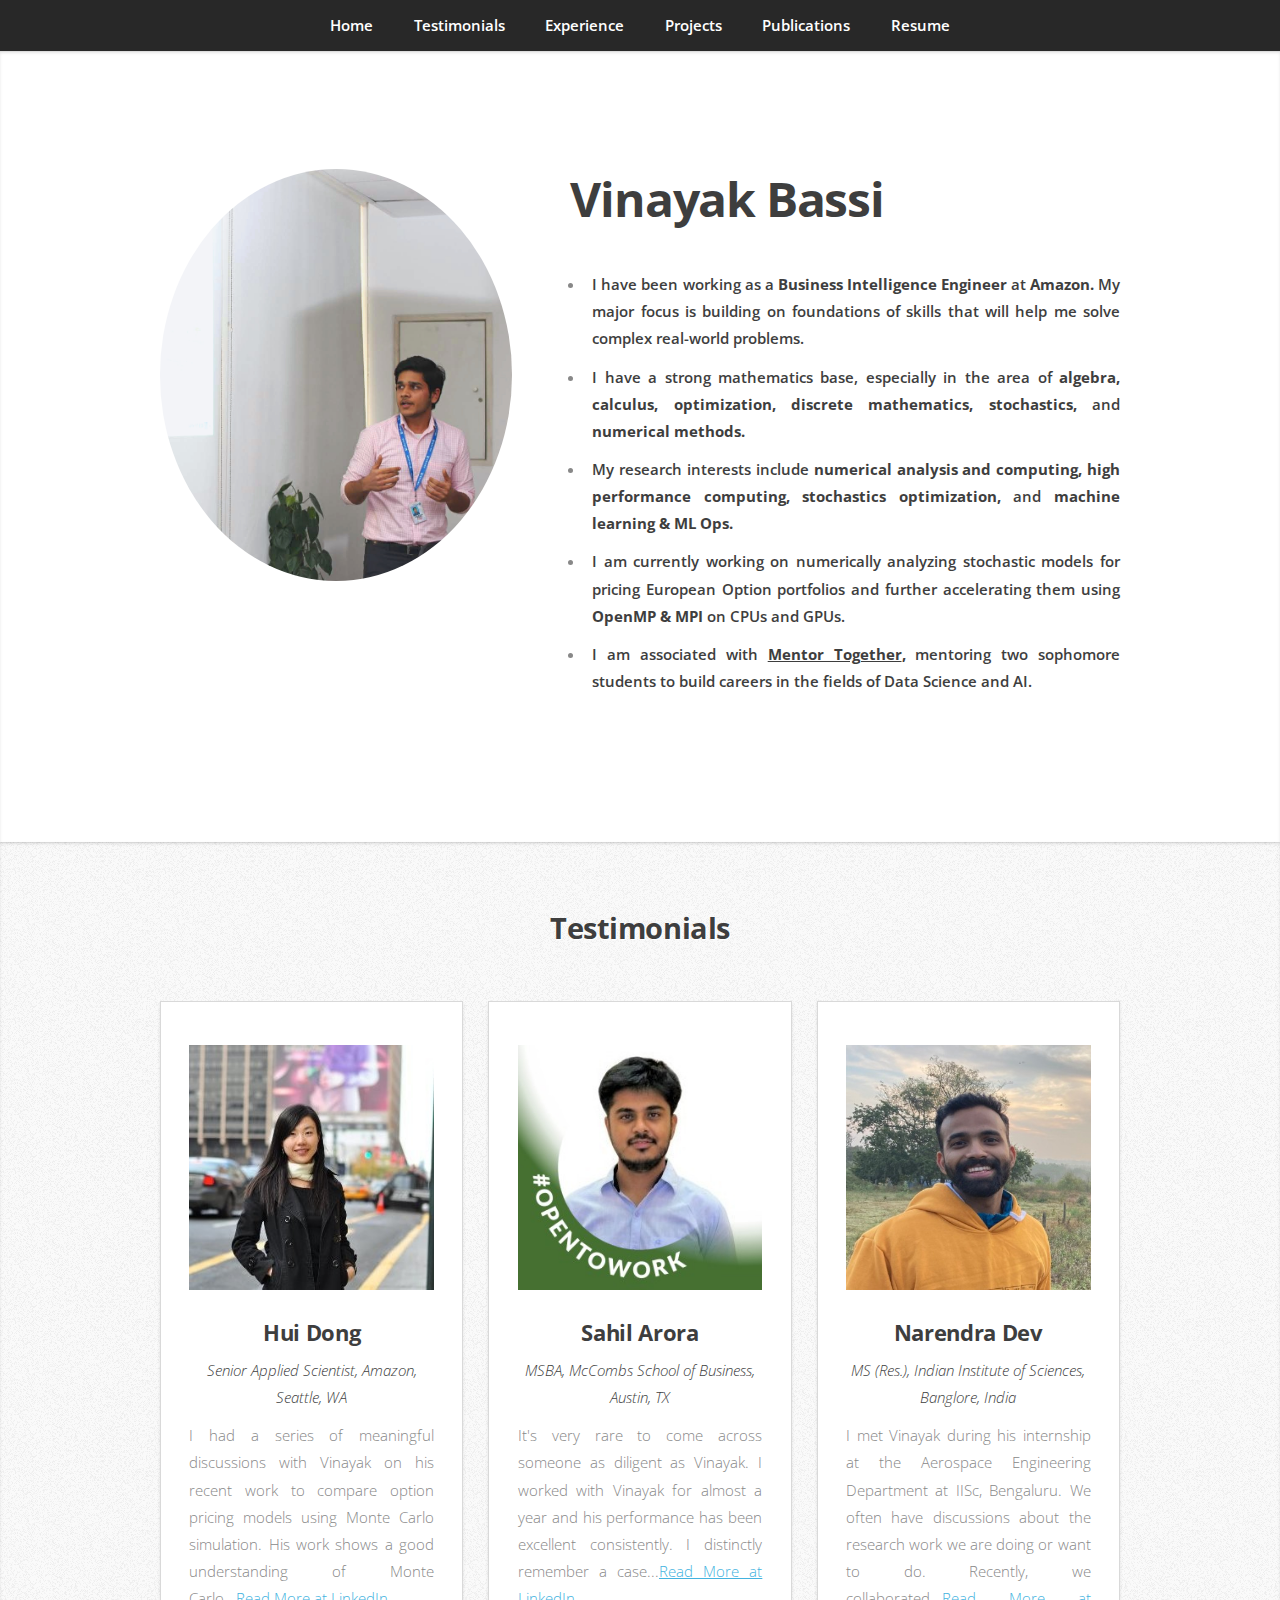
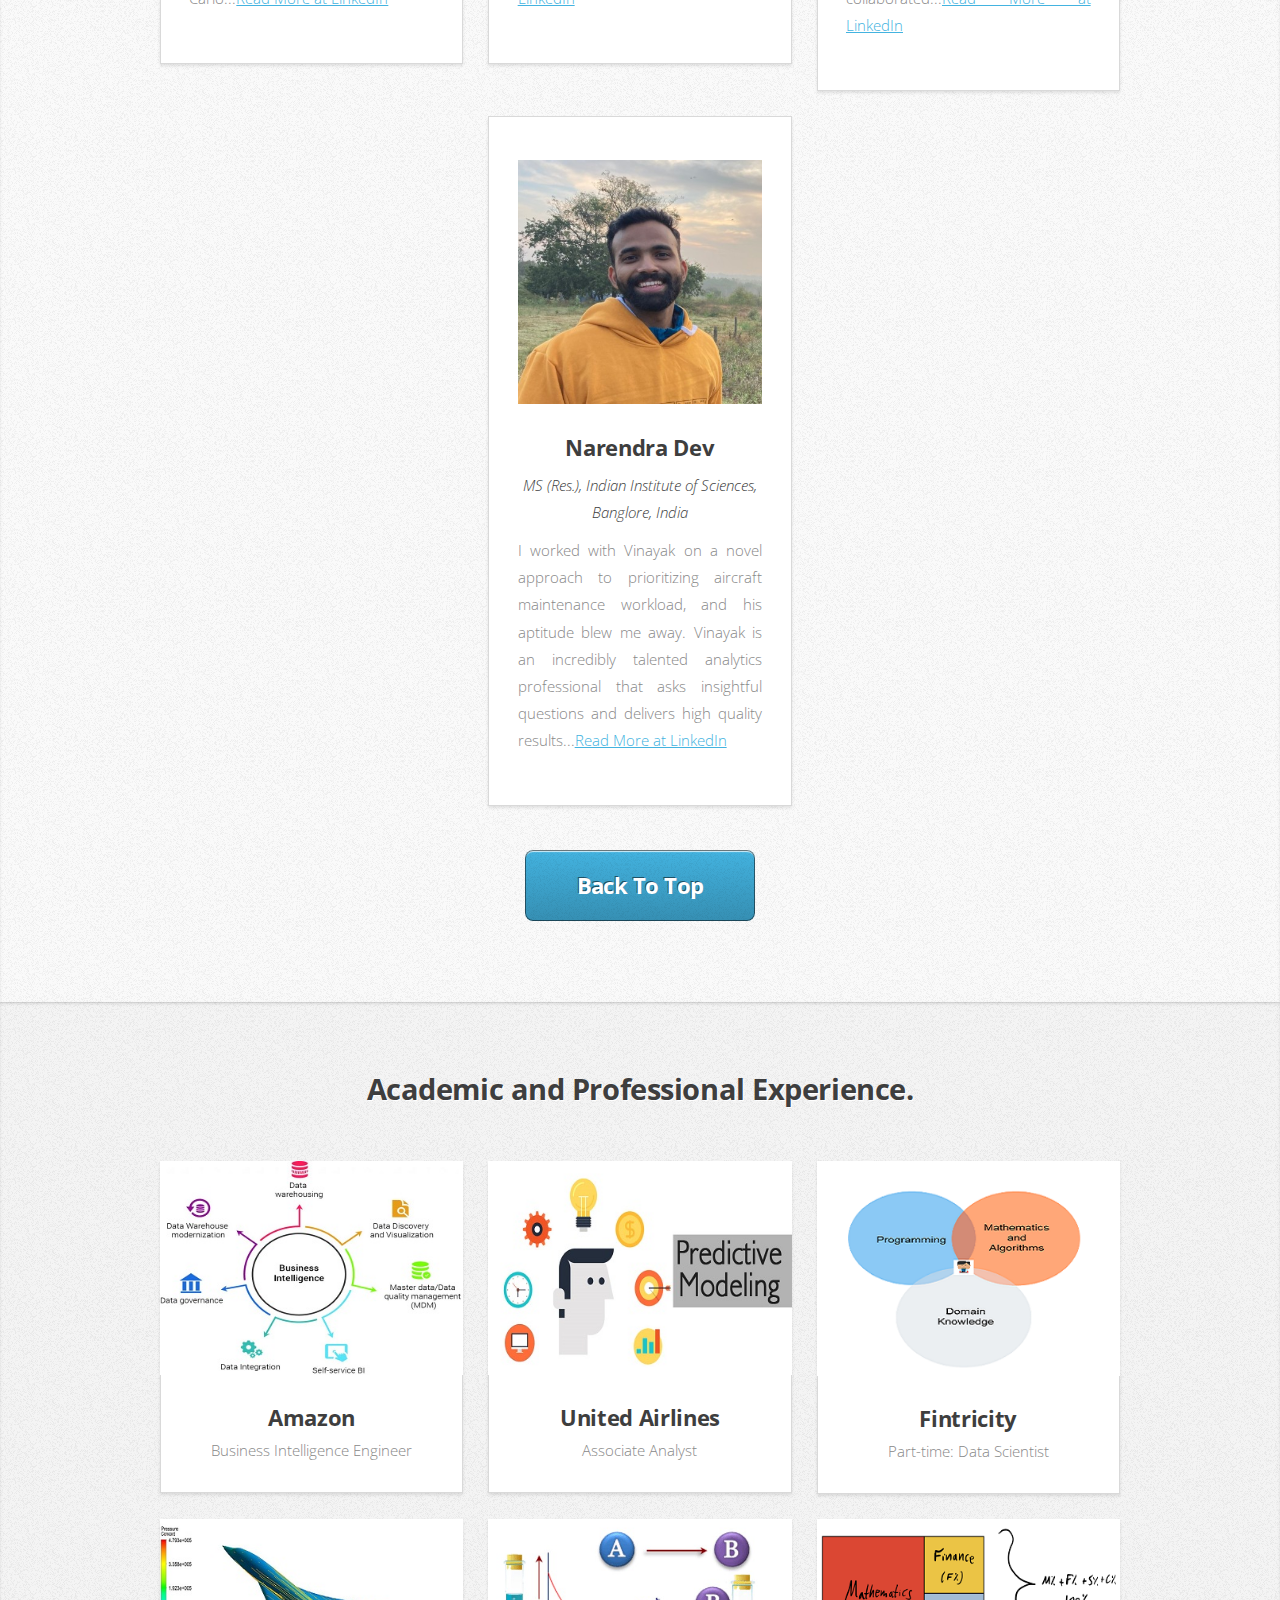
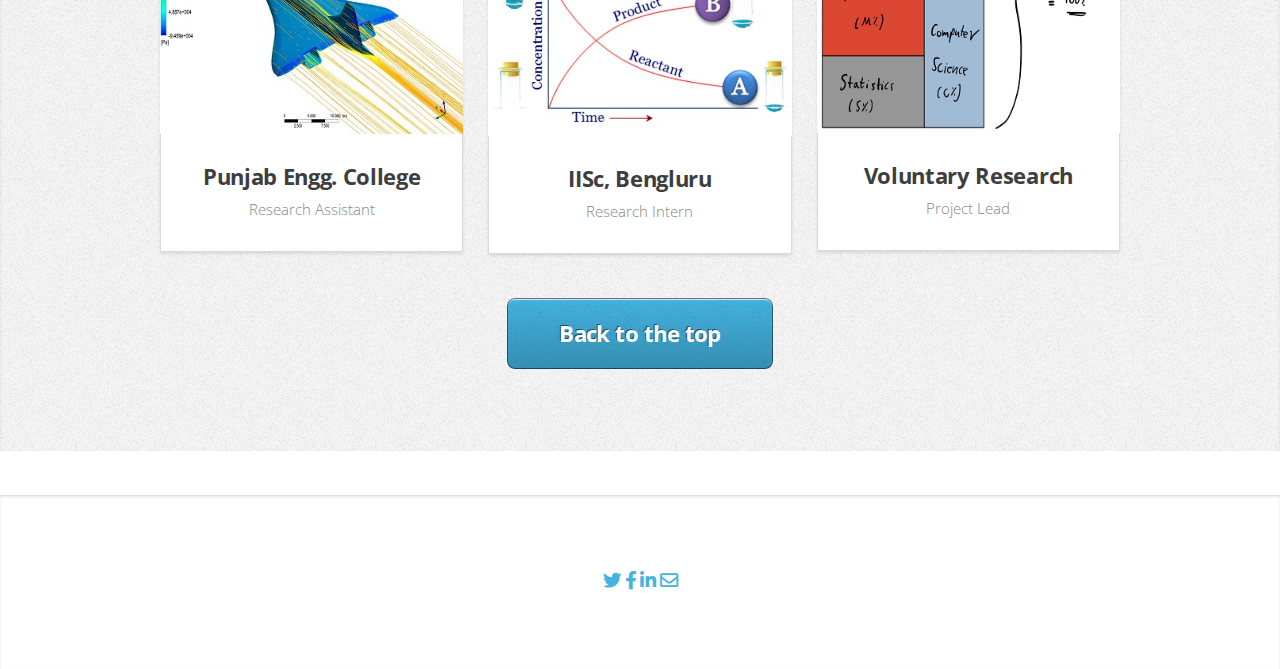
==== commit 8bd1fc75: "Update index.html" ====
--- a/index.html
+++ b/index.html
@@ -113,7 +113,7 @@
 								<a href="https://www.linkedin.com/in/narendra-dev-41600a85" class="image featured"><img src="images/Narendra.jfif" alt="" /></a>
 								<h3><a href="https://www.linkedin.com/in/narendra-dev-41600a85">Narendra Dev</a></h3>
 								<i><h5>MS (Res.), Indian Institute of Sciences, Banglore, India</h5></i>
-							<p>I met Vinayak during his internship at the Aerospace Engineering Department at IISc, Bengaluru. We often have discussions about the research work we are doing or want to do. Recently, we collaborated...<a href="https://www.linkedin.com/in/vinayak-bassi-50b0a9128/">Read More at LinkedIn</a></p>
+							<p>I worked with Vinayak on a novel approach to prioritizing aircraft maintenance workload, and his aptitude blew me away. Vinayak is an incredibly talented analytics professional that asks insightful questions and delivers high quality results...<a href="https://www.linkedin.com/in/vinayak-bassi-50b0a9128/">Read More at LinkedIn</a></p>
 						</section></div>
 					</div>
 					<footer>
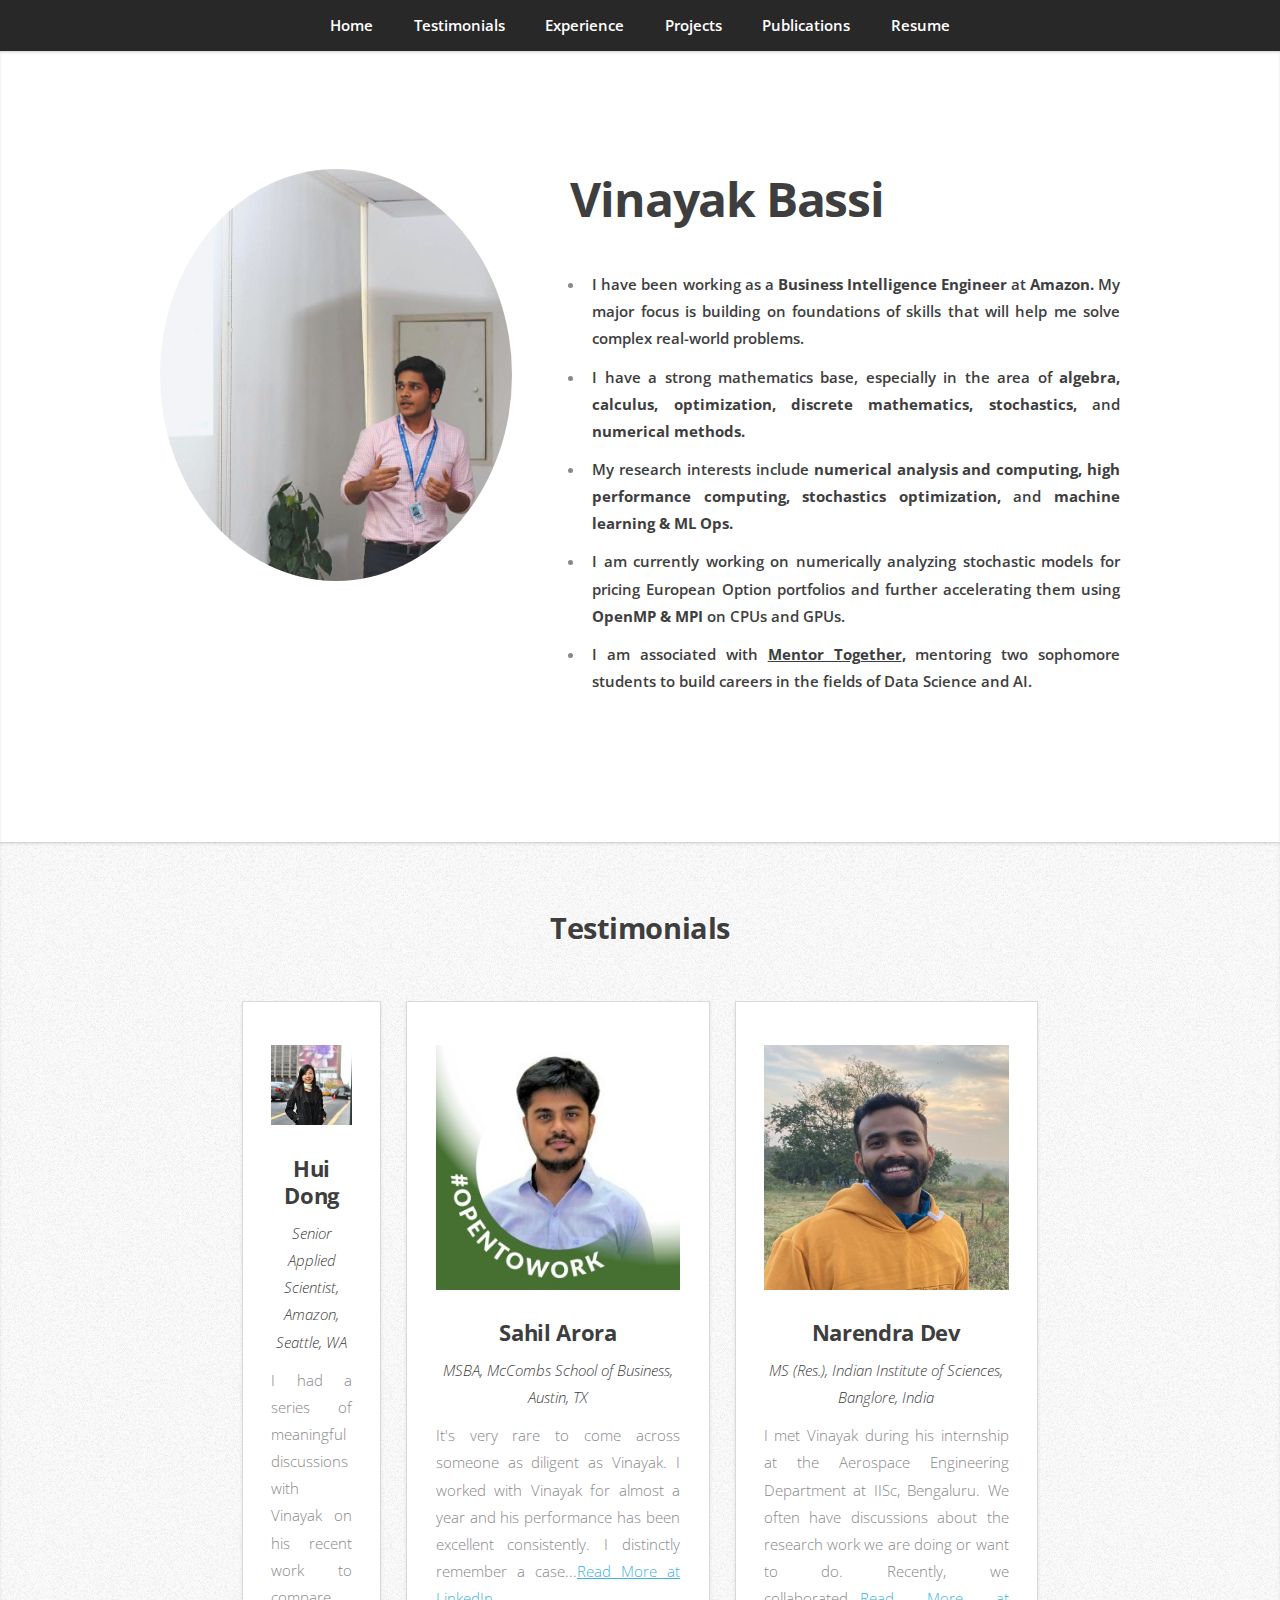
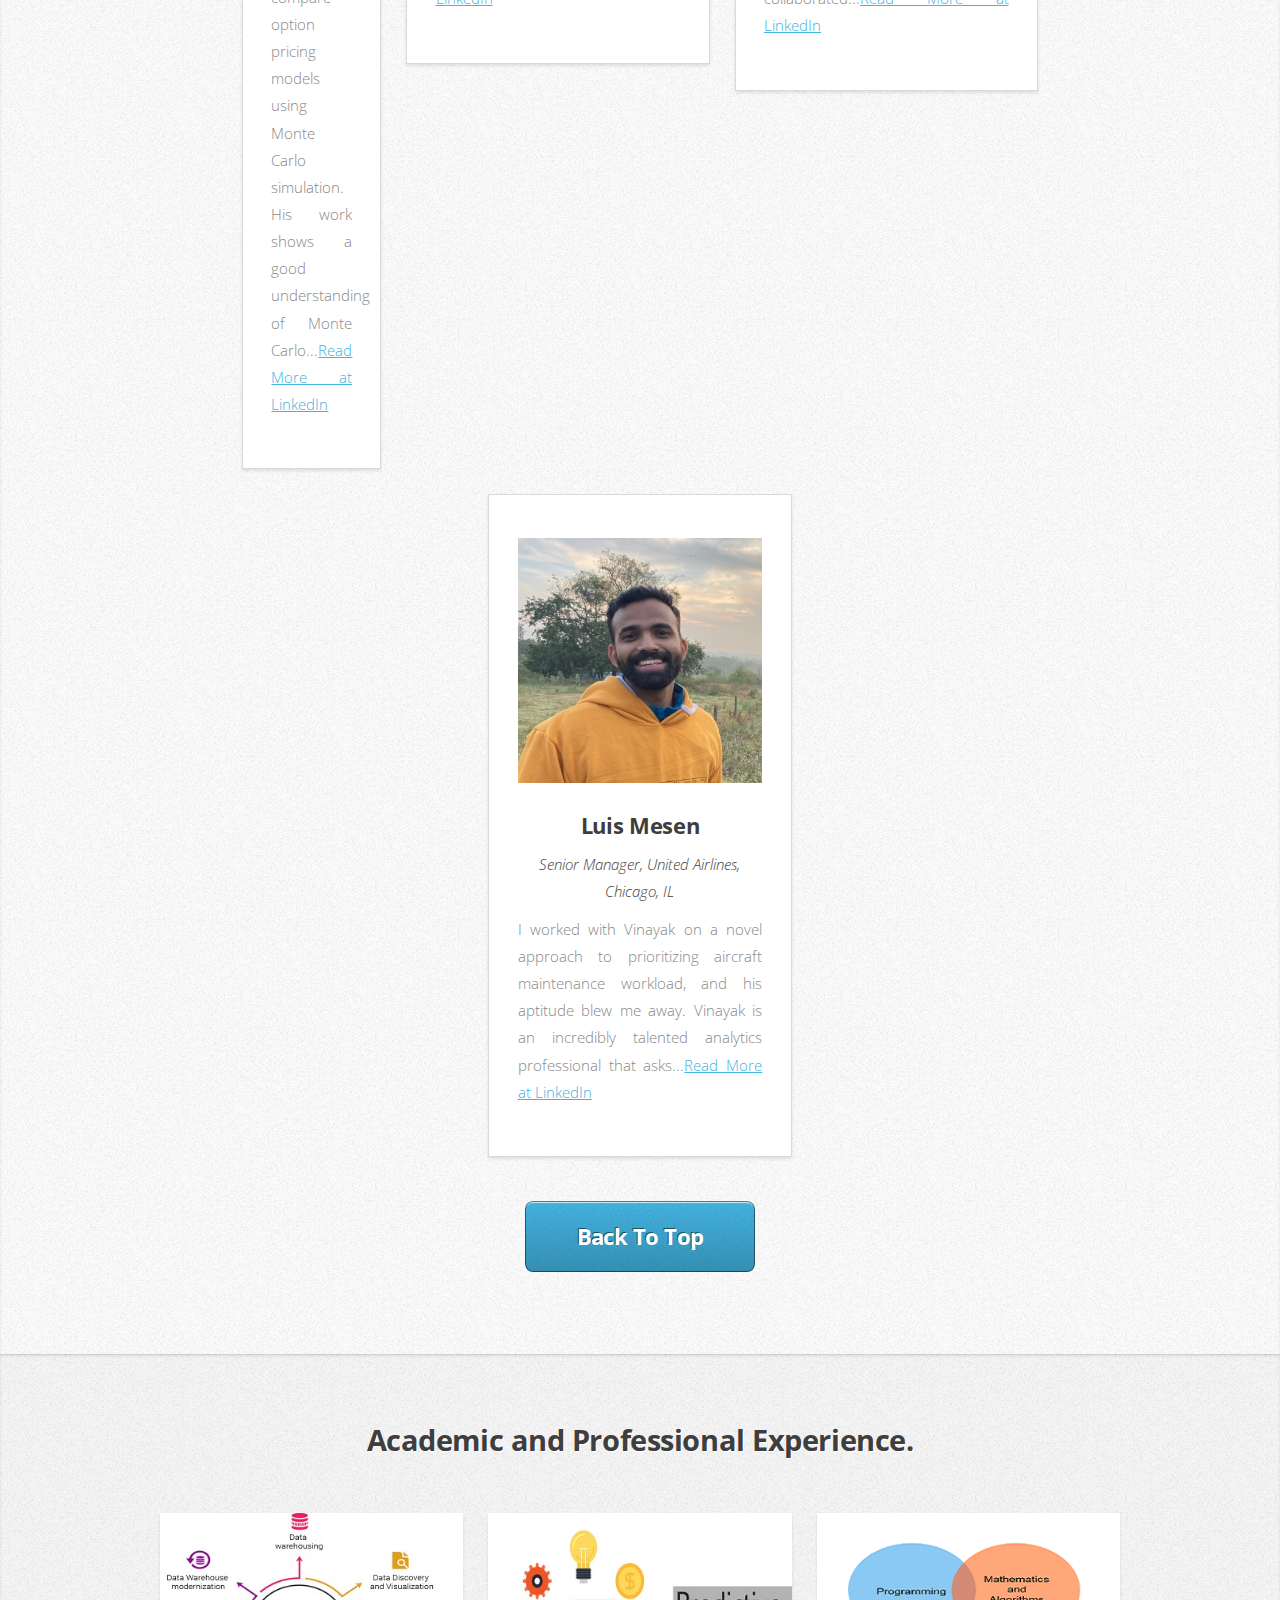
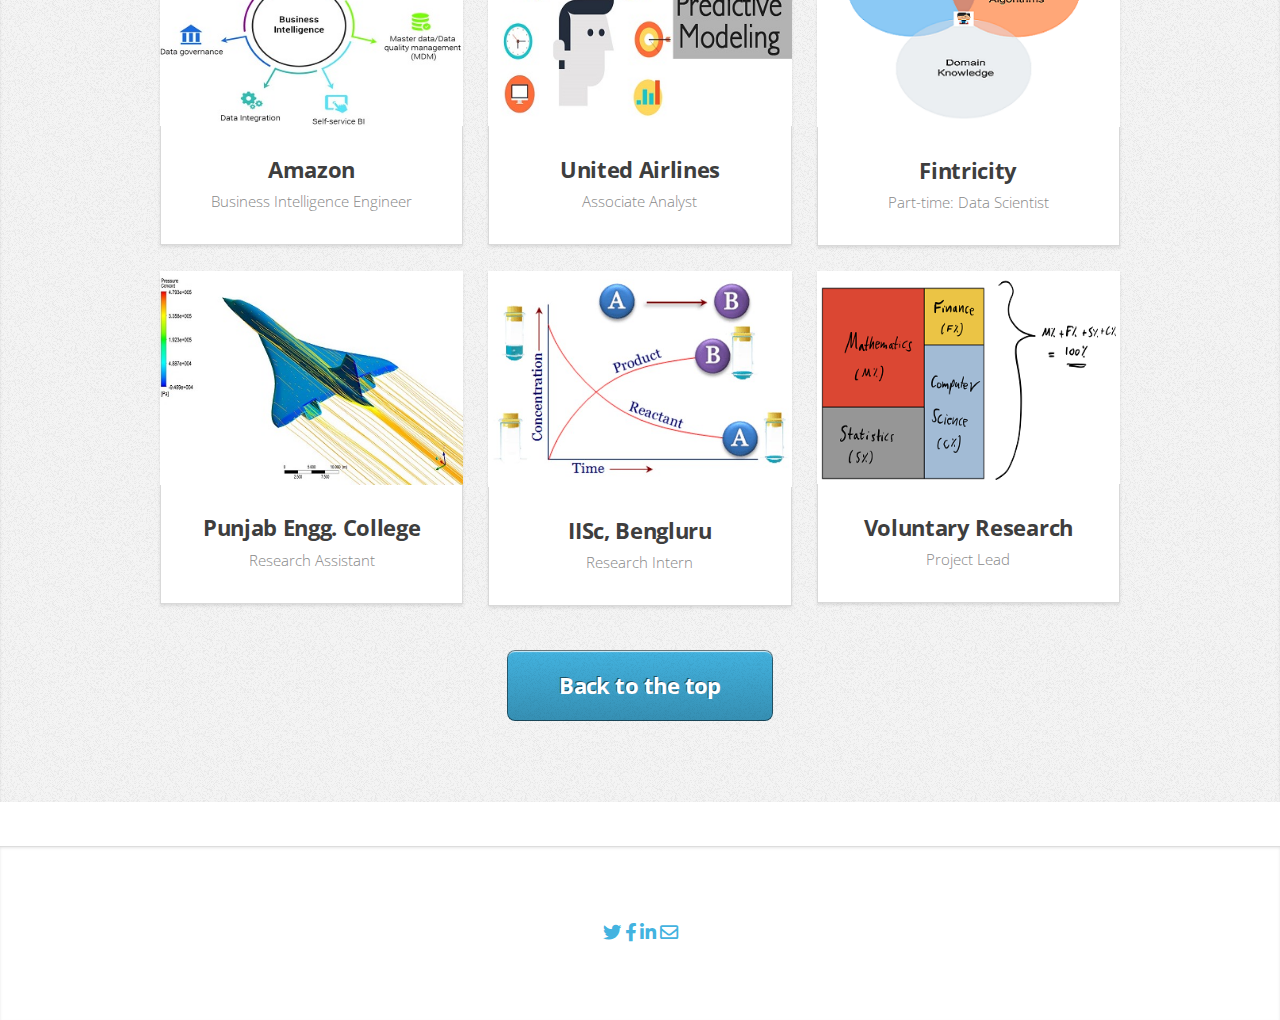
==== commit 1d87a00b: "Update index.html" ====
--- a/index.html
+++ b/index.html
@@ -84,7 +84,7 @@
 						<h2>Testimonials</h2>
 					</header>
 					<div class="row aln-center">
-						<div class="col-4 col-6-medium col-12-small">
+						<div class="col-2 col-3-small col-6-small">
 							<section class="box style1">
 									<a href="https://www.linkedin.com/in/hui-dong-43b78a39" class="image featured"><img src="images/Hui.jfif" alt="" /></a>
 									<h3><a href="https://www.linkedin.com/in/hui-dong-43b78a39">Hui Dong</a></h3>
@@ -110,10 +110,10 @@
 						</section></div>
 						<div class="col-4 col-6-medium col-12-small">
 							<section class="box style1">
-								<a href="https://www.linkedin.com/in/narendra-dev-41600a85" class="image featured"><img src="images/Narendra.jfif" alt="" /></a>
-								<h3><a href="https://www.linkedin.com/in/narendra-dev-41600a85">Narendra Dev</a></h3>
-								<i><h5>MS (Res.), Indian Institute of Sciences, Banglore, India</h5></i>
-							<p>I worked with Vinayak on a novel approach to prioritizing aircraft maintenance workload, and his aptitude blew me away. Vinayak is an incredibly talented analytics professional that asks insightful questions and delivers high quality results...<a href="https://www.linkedin.com/in/vinayak-bassi-50b0a9128/">Read More at LinkedIn</a></p>
+								<a href="https://www.linkedin.com/in/luis-mesen-b036792b" class="image featured"><img src="images/Narendra.jfif" alt="" /></a>
+								<h3><a href="https://www.linkedin.com/in/luis-mesen-b036792b">Luis Mesen</a></h3>
+								<i><h5>Senior Manager, United Airlines, Chicago, IL</h5></i>
+							<p>I worked with Vinayak on a novel approach to prioritizing aircraft maintenance workload, and his aptitude blew me away. Vinayak is an incredibly talented analytics professional that asks...<a href="https://www.linkedin.com/in/vinayak-bassi-50b0a9128/">Read More at LinkedIn</a></p>
 						</section></div>
 					</div>
 					<footer>
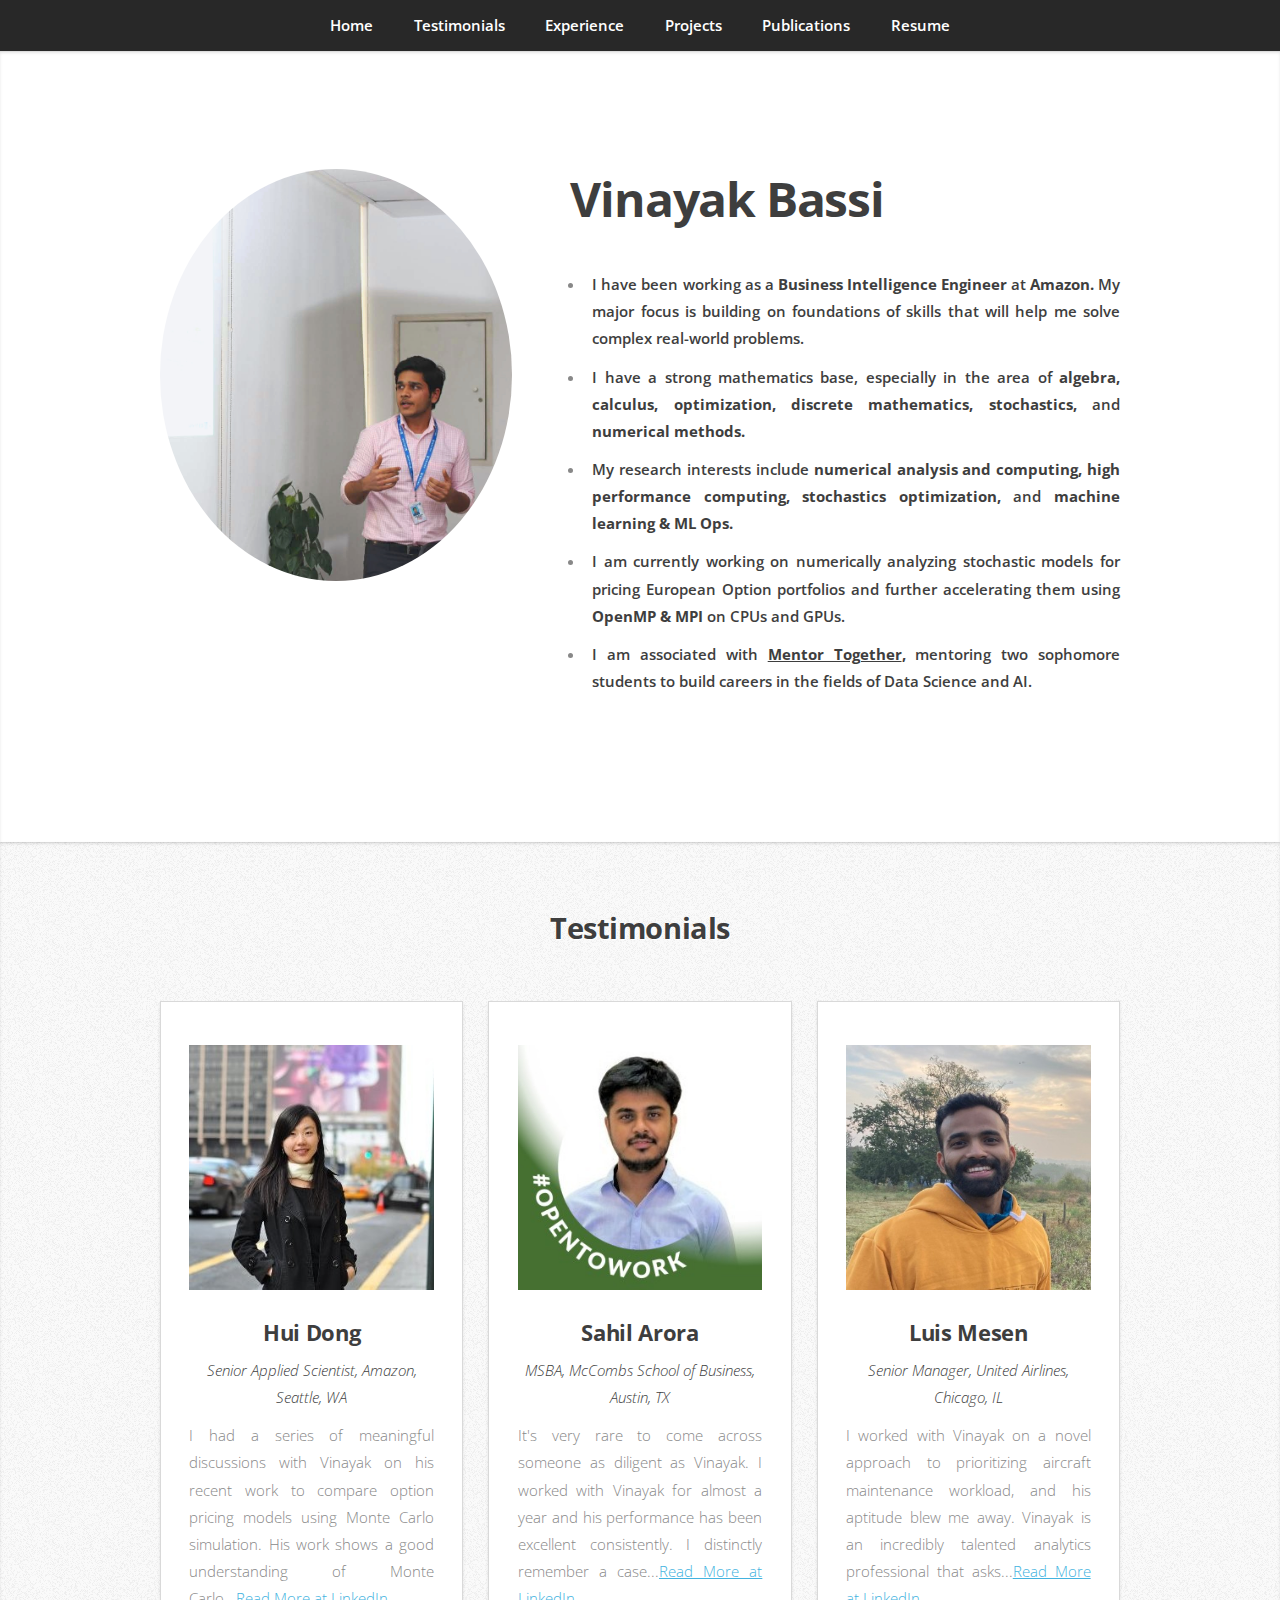
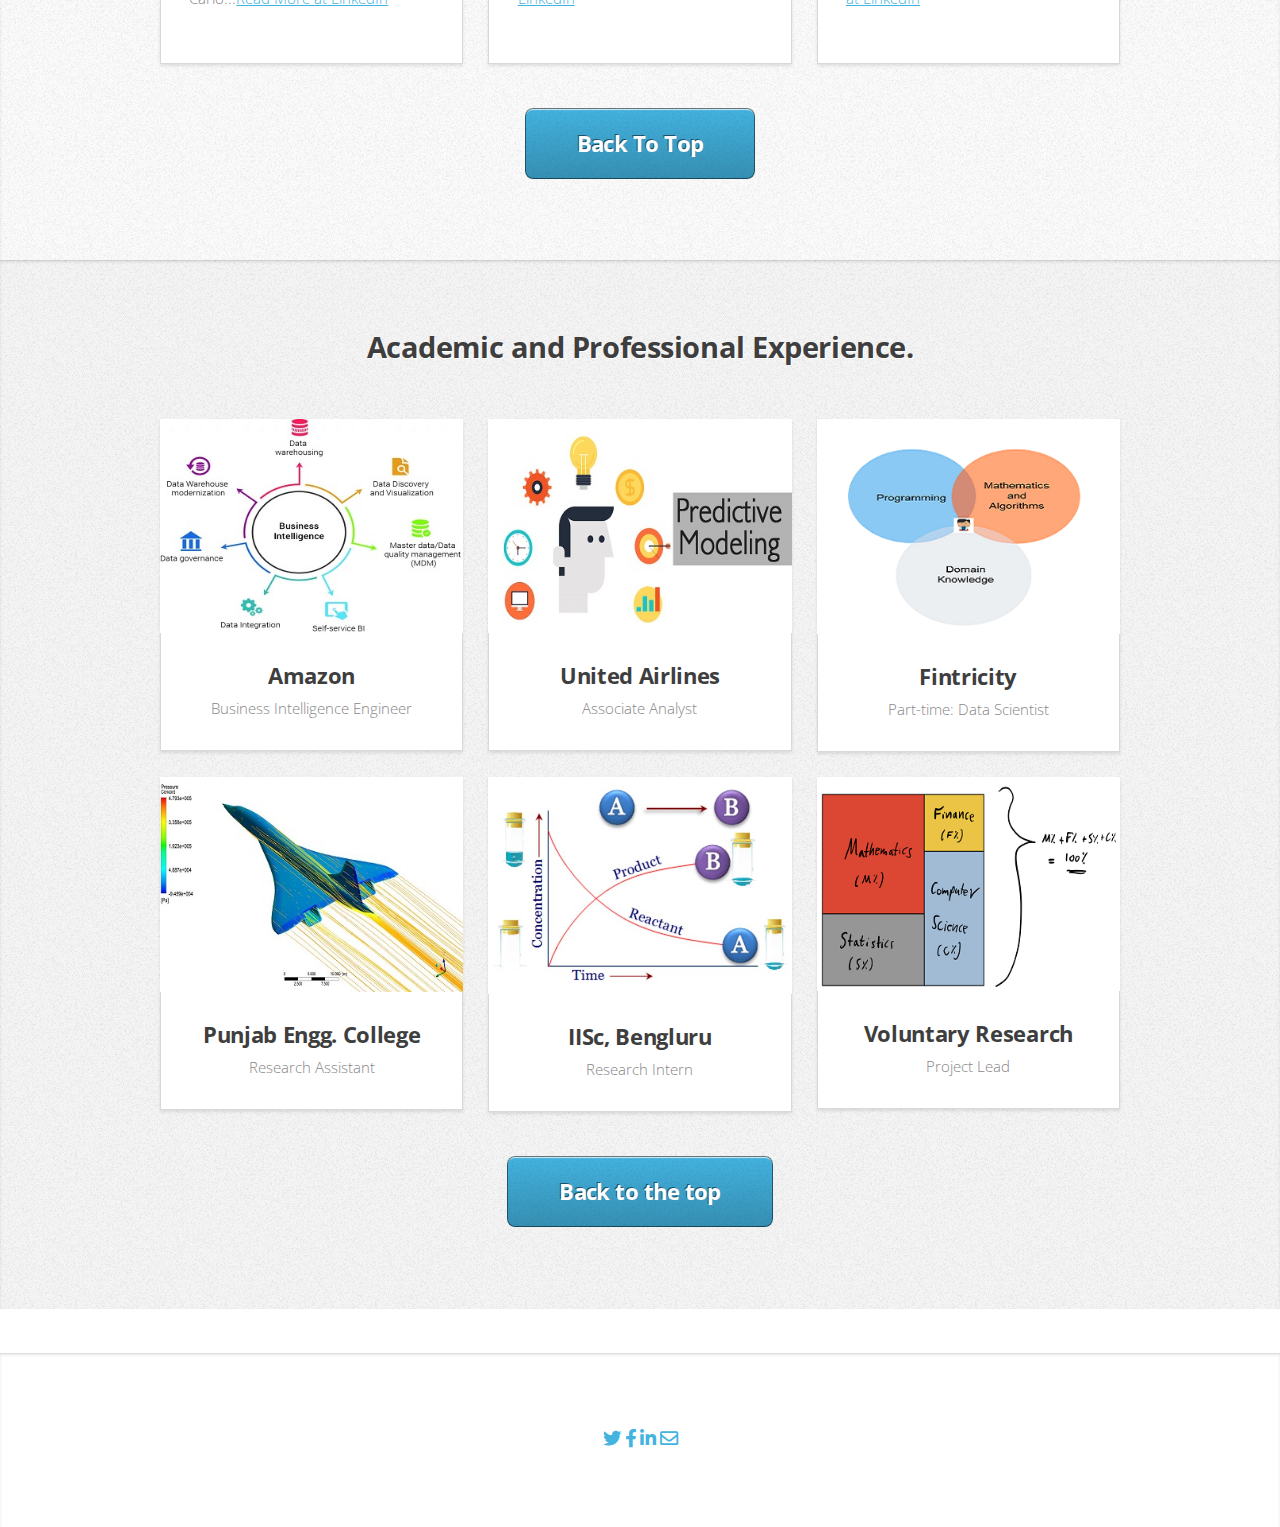
==== commit 559a48ba: "Update index.html" ====
--- a/index.html
+++ b/index.html
@@ -84,7 +84,7 @@
 						<h2>Testimonials</h2>
 					</header>
 					<div class="row aln-center">
-						<div class="col-2 col-3-small col-6-small">
+						<div class="col-4 col-6-medium col-12-small">
 							<section class="box style1">
 									<a href="https://www.linkedin.com/in/hui-dong-43b78a39" class="image featured"><img src="images/Hui.jfif" alt="" /></a>
 									<h3><a href="https://www.linkedin.com/in/hui-dong-43b78a39">Hui Dong</a></h3>
@@ -101,13 +101,13 @@
 							<p>It's very rare to come across someone as diligent as Vinayak. I worked with Vinayak for almost a year and his performance has been excellent consistently. I distinctly remember a case...<a href="https://www.linkedin.com/in/vinayak-bassi-50b0a9128/">Read More at LinkedIn</a></p>
 						</section>
 						</div>
-						<div class="col-4 col-6-medium col-12-small">
+						<!-- <div class="col-4 col-6-medium col-12-small">
 							<section class="box style1">
 								<a href="https://www.linkedin.com/in/narendra-dev-41600a85" class="image featured"><img src="images/Narendra.jfif" alt="" /></a>
 								<h3><a href="https://www.linkedin.com/in/narendra-dev-41600a85">Narendra Dev</a></h3>
 								<i><h5>MS (Res.), Indian Institute of Sciences, Banglore, India</h5></i>
 							<p>I met Vinayak during his internship at the Aerospace Engineering Department at IISc, Bengaluru. We often have discussions about the research work we are doing or want to do. Recently, we collaborated...<a href="https://www.linkedin.com/in/vinayak-bassi-50b0a9128/">Read More at LinkedIn</a></p>
-						</section></div>
+						</section></div> -->
 						<div class="col-4 col-6-medium col-12-small">
 							<section class="box style1">
 								<a href="https://www.linkedin.com/in/luis-mesen-b036792b" class="image featured"><img src="images/Narendra.jfif" alt="" /></a>
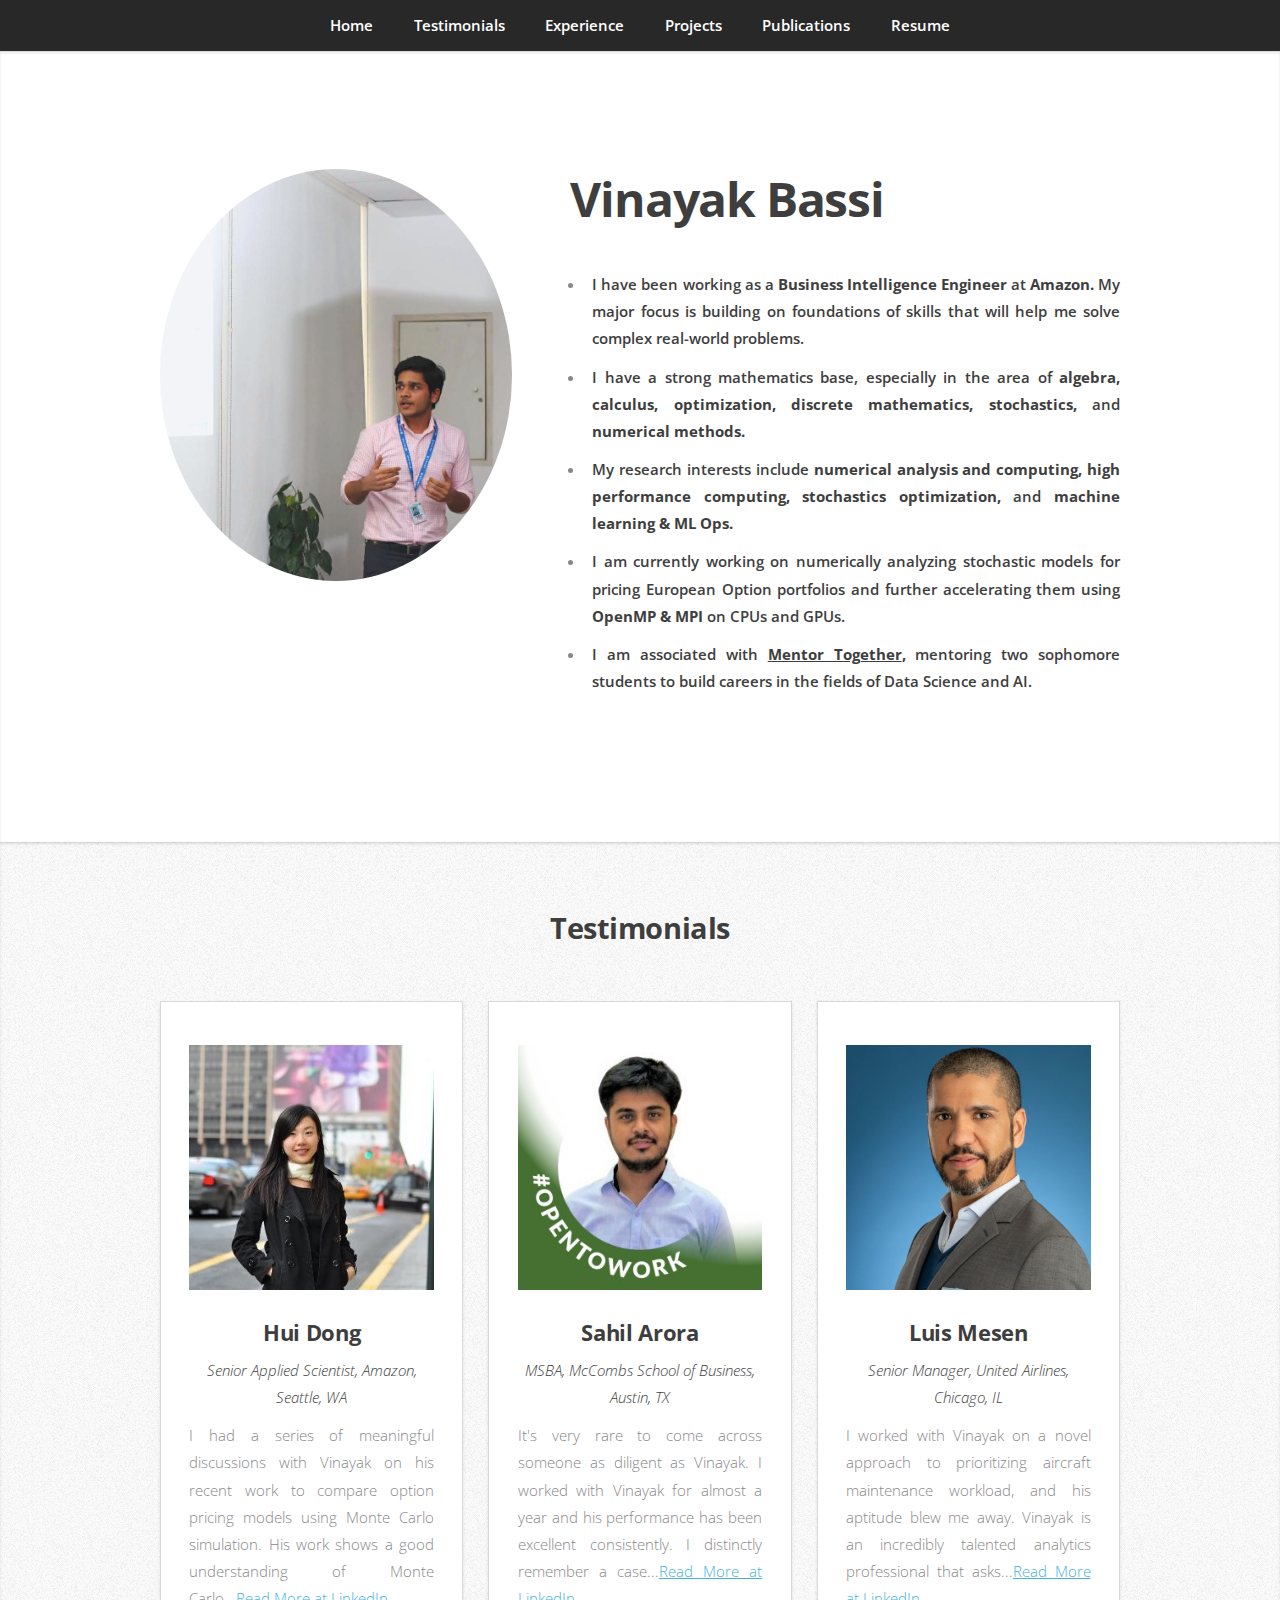
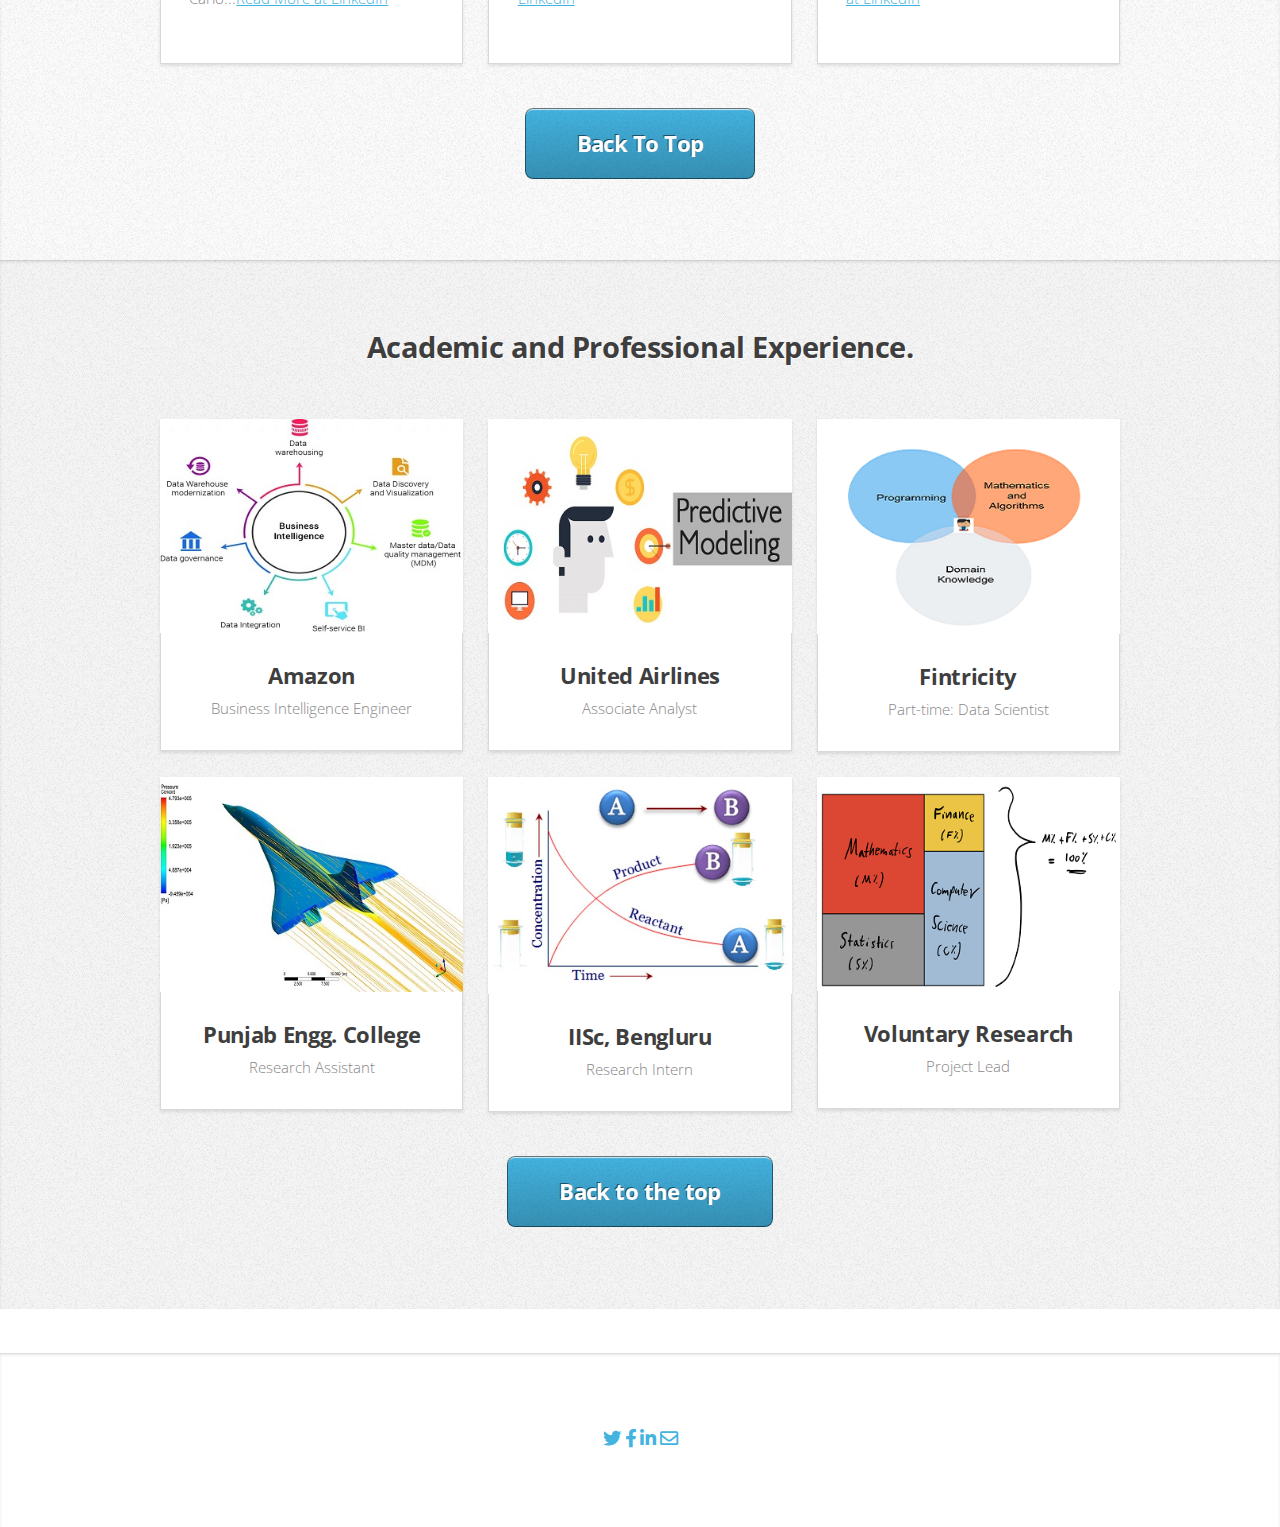
==== commit 17eddaec: "Update index.html" ====
--- a/index.html
+++ b/index.html
@@ -110,7 +110,7 @@
 						</section></div> -->
 						<div class="col-4 col-6-medium col-12-small">
 							<section class="box style1">
-								<a href="https://www.linkedin.com/in/luis-mesen-b036792b" class="image featured"><img src="images/Narendra.jfif" alt="" /></a>
+								<a href="https://www.linkedin.com/in/luis-mesen-b036792b" class="image featured"><img src="images/Luis Mesen.jfif" alt="" /></a>
 								<h3><a href="https://www.linkedin.com/in/luis-mesen-b036792b">Luis Mesen</a></h3>
 								<i><h5>Senior Manager, United Airlines, Chicago, IL</h5></i>
 							<p>I worked with Vinayak on a novel approach to prioritizing aircraft maintenance workload, and his aptitude blew me away. Vinayak is an incredibly talented analytics professional that asks...<a href="https://www.linkedin.com/in/vinayak-bassi-50b0a9128/">Read More at LinkedIn</a></p>
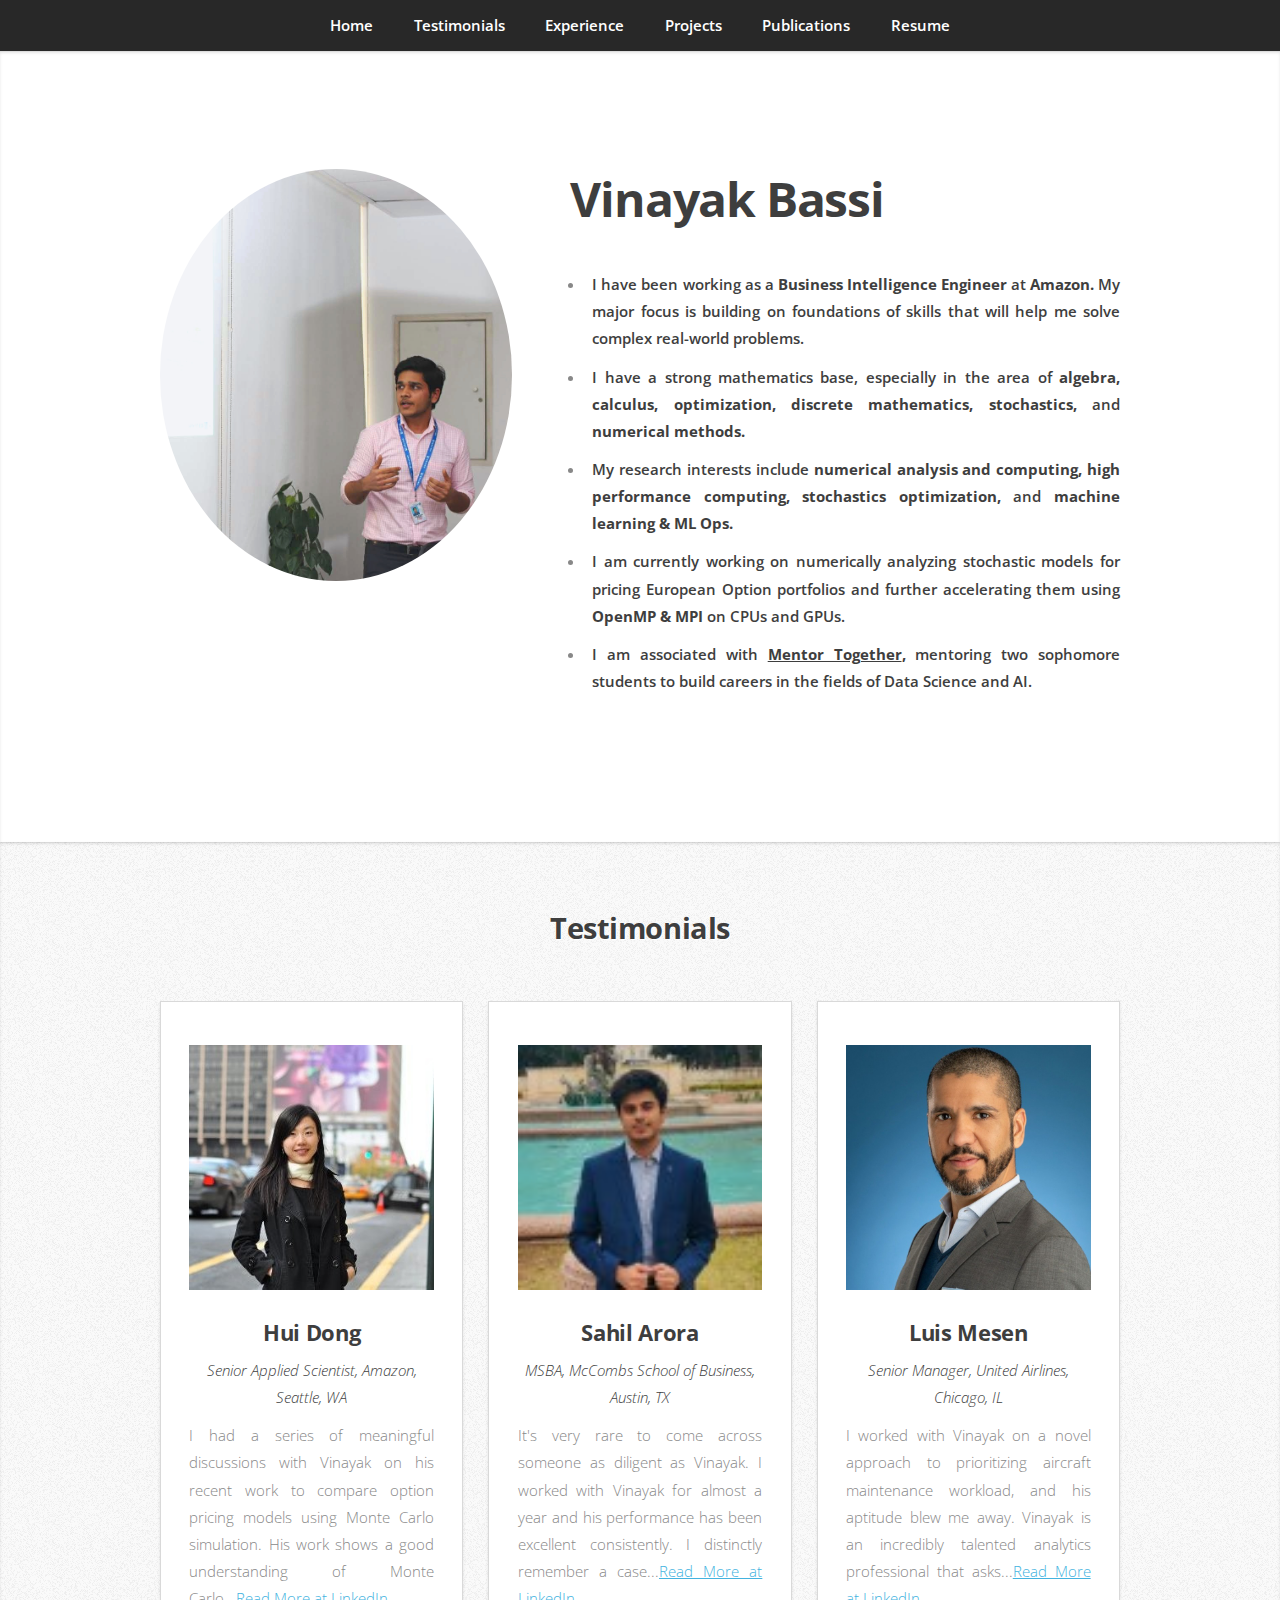
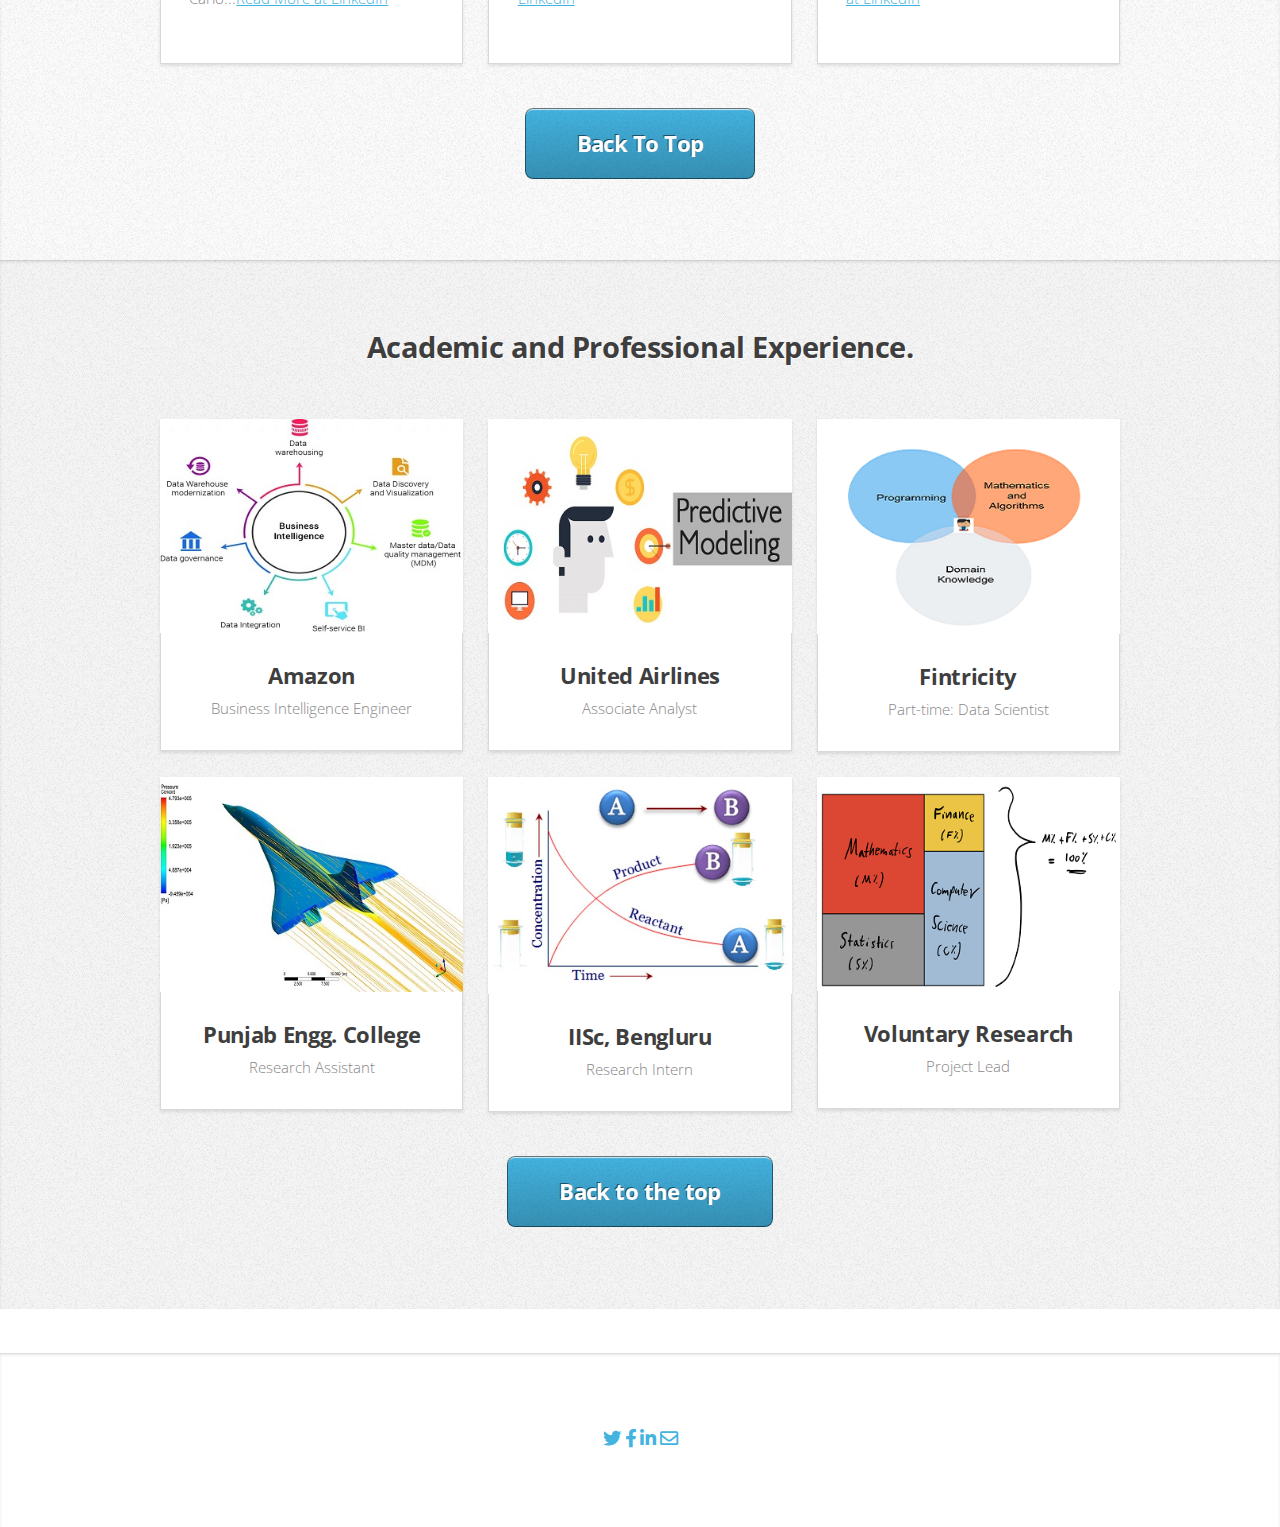
==== commit 51315dda: "Update index.html" ====
--- a/index.html
+++ b/index.html
@@ -95,7 +95,7 @@
 						</div>
 						<div class="col-4 col-6-medium col-12-small">
 							<section class="box style1">
-								<a href="https://www.linkedin.com/in/sahilaroramsba" class="image featured"><img src="images/Sahil.jfif" alt="" /></a>
+								<a href="https://www.linkedin.com/in/sahilaroramsba" class="image featured"><img src="images/SahilA.jfif" alt="" /></a>
 								<h3><a href="https://www.linkedin.com/in/sahilaroramsba">Sahil Arora</a></h3>
 								<i><h5>MSBA, McCombs School of Business, Austin, TX</h5></i>
 							<p>It's very rare to come across someone as diligent as Vinayak. I worked with Vinayak for almost a year and his performance has been excellent consistently. I distinctly remember a case...<a href="https://www.linkedin.com/in/vinayak-bassi-50b0a9128/">Read More at LinkedIn</a></p>
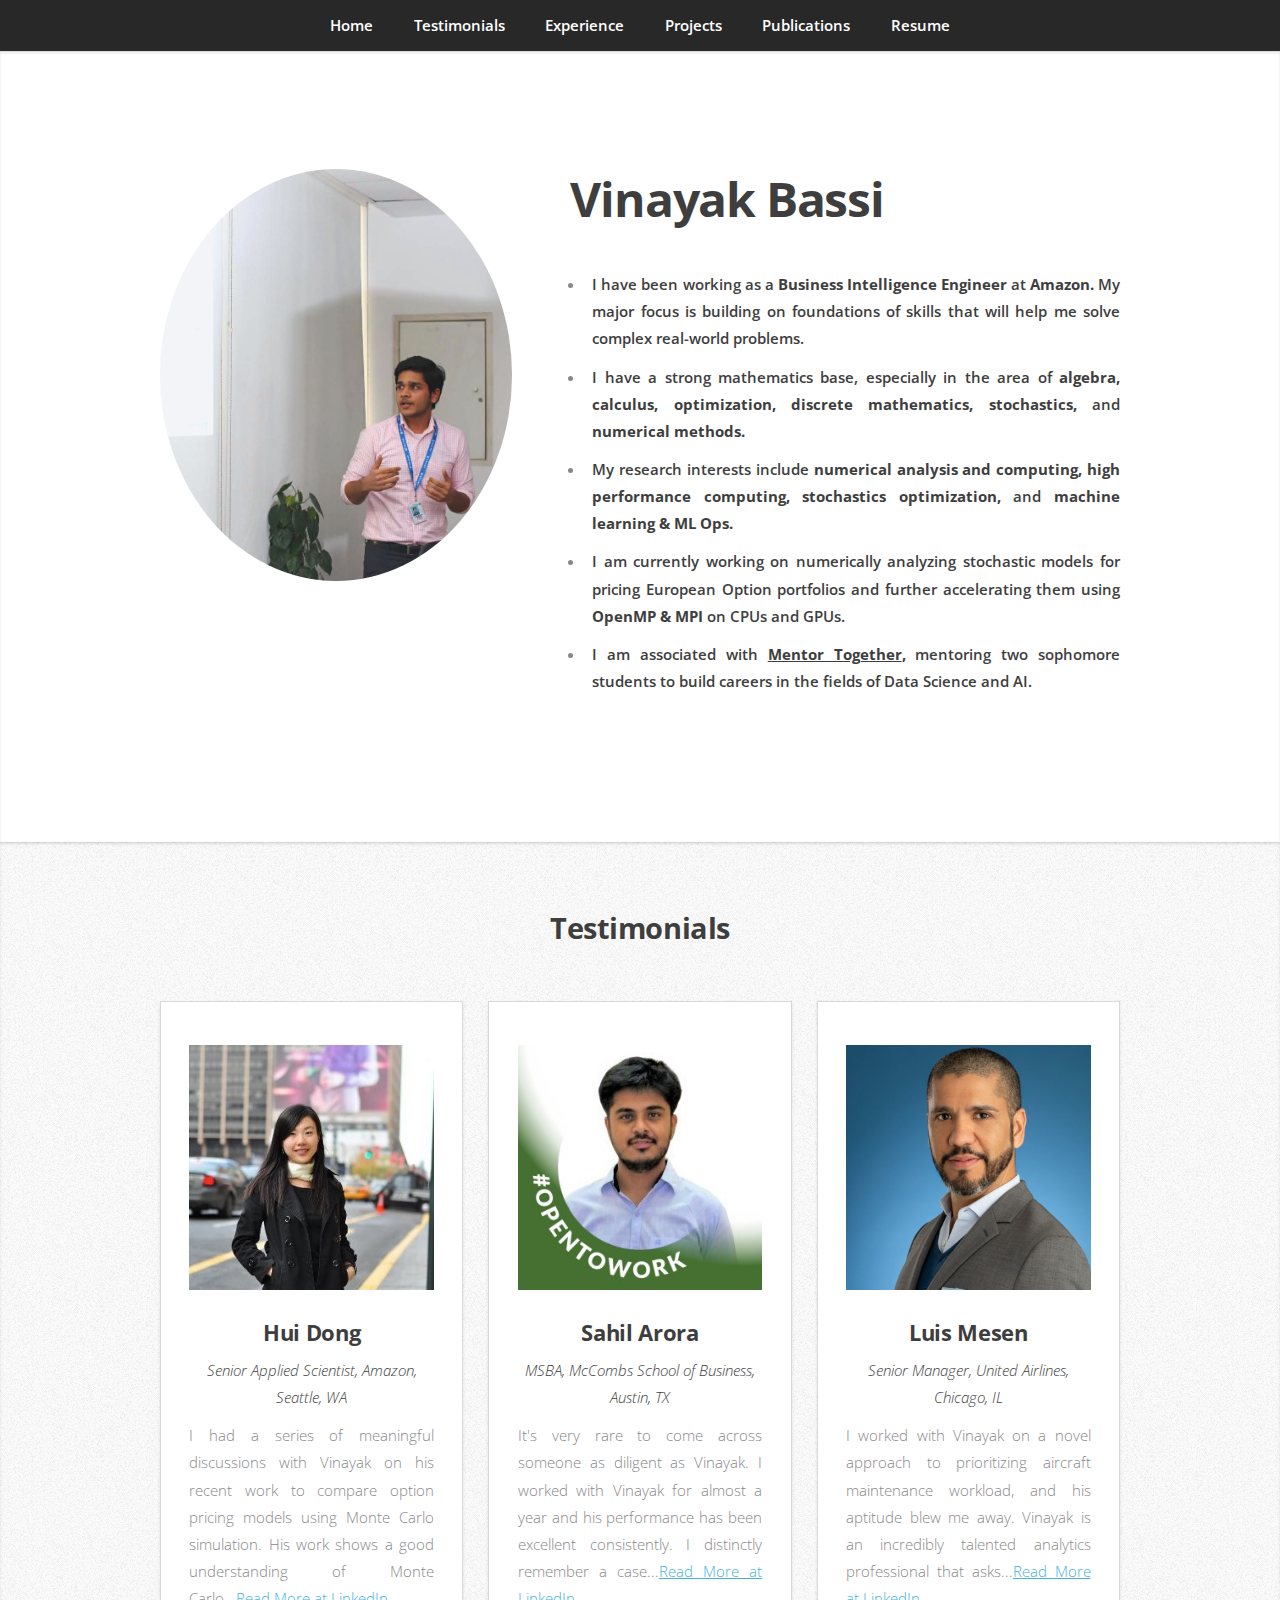
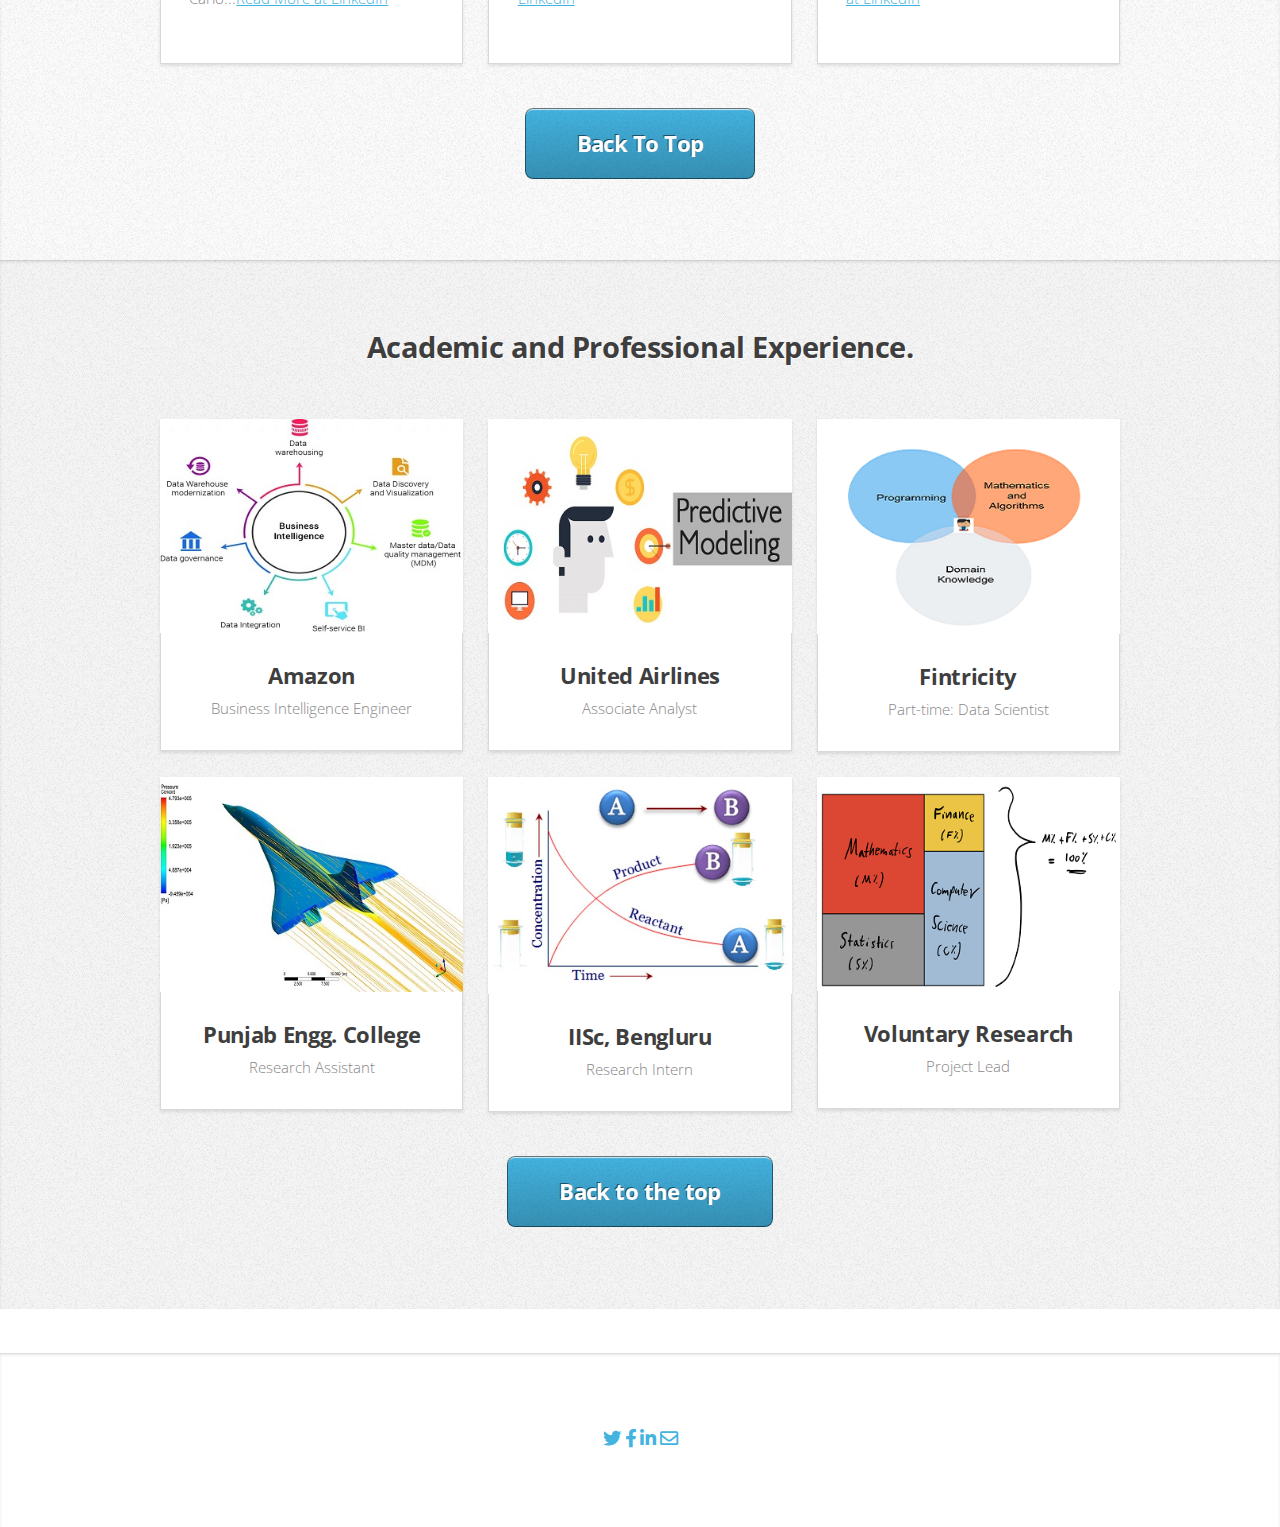
==== commit 4bb2828b: "Update index.html" ====
--- a/index.html
+++ b/index.html
@@ -95,7 +95,7 @@
 						</div>
 						<div class="col-4 col-6-medium col-12-small">
 							<section class="box style1">
-								<a href="https://www.linkedin.com/in/sahilaroramsba" class="image featured"><img src="images/SahilA.jfif" alt="" /></a>
+								<a href="https://www.linkedin.com/in/sahilaroramsba" class="image featured"><img src="images/Sahil.jfif" alt="" /></a>
 								<h3><a href="https://www.linkedin.com/in/sahilaroramsba">Sahil Arora</a></h3>
 								<i><h5>MSBA, McCombs School of Business, Austin, TX</h5></i>
 							<p>It's very rare to come across someone as diligent as Vinayak. I worked with Vinayak for almost a year and his performance has been excellent consistently. I distinctly remember a case...<a href="https://www.linkedin.com/in/vinayak-bassi-50b0a9128/">Read More at LinkedIn</a></p>
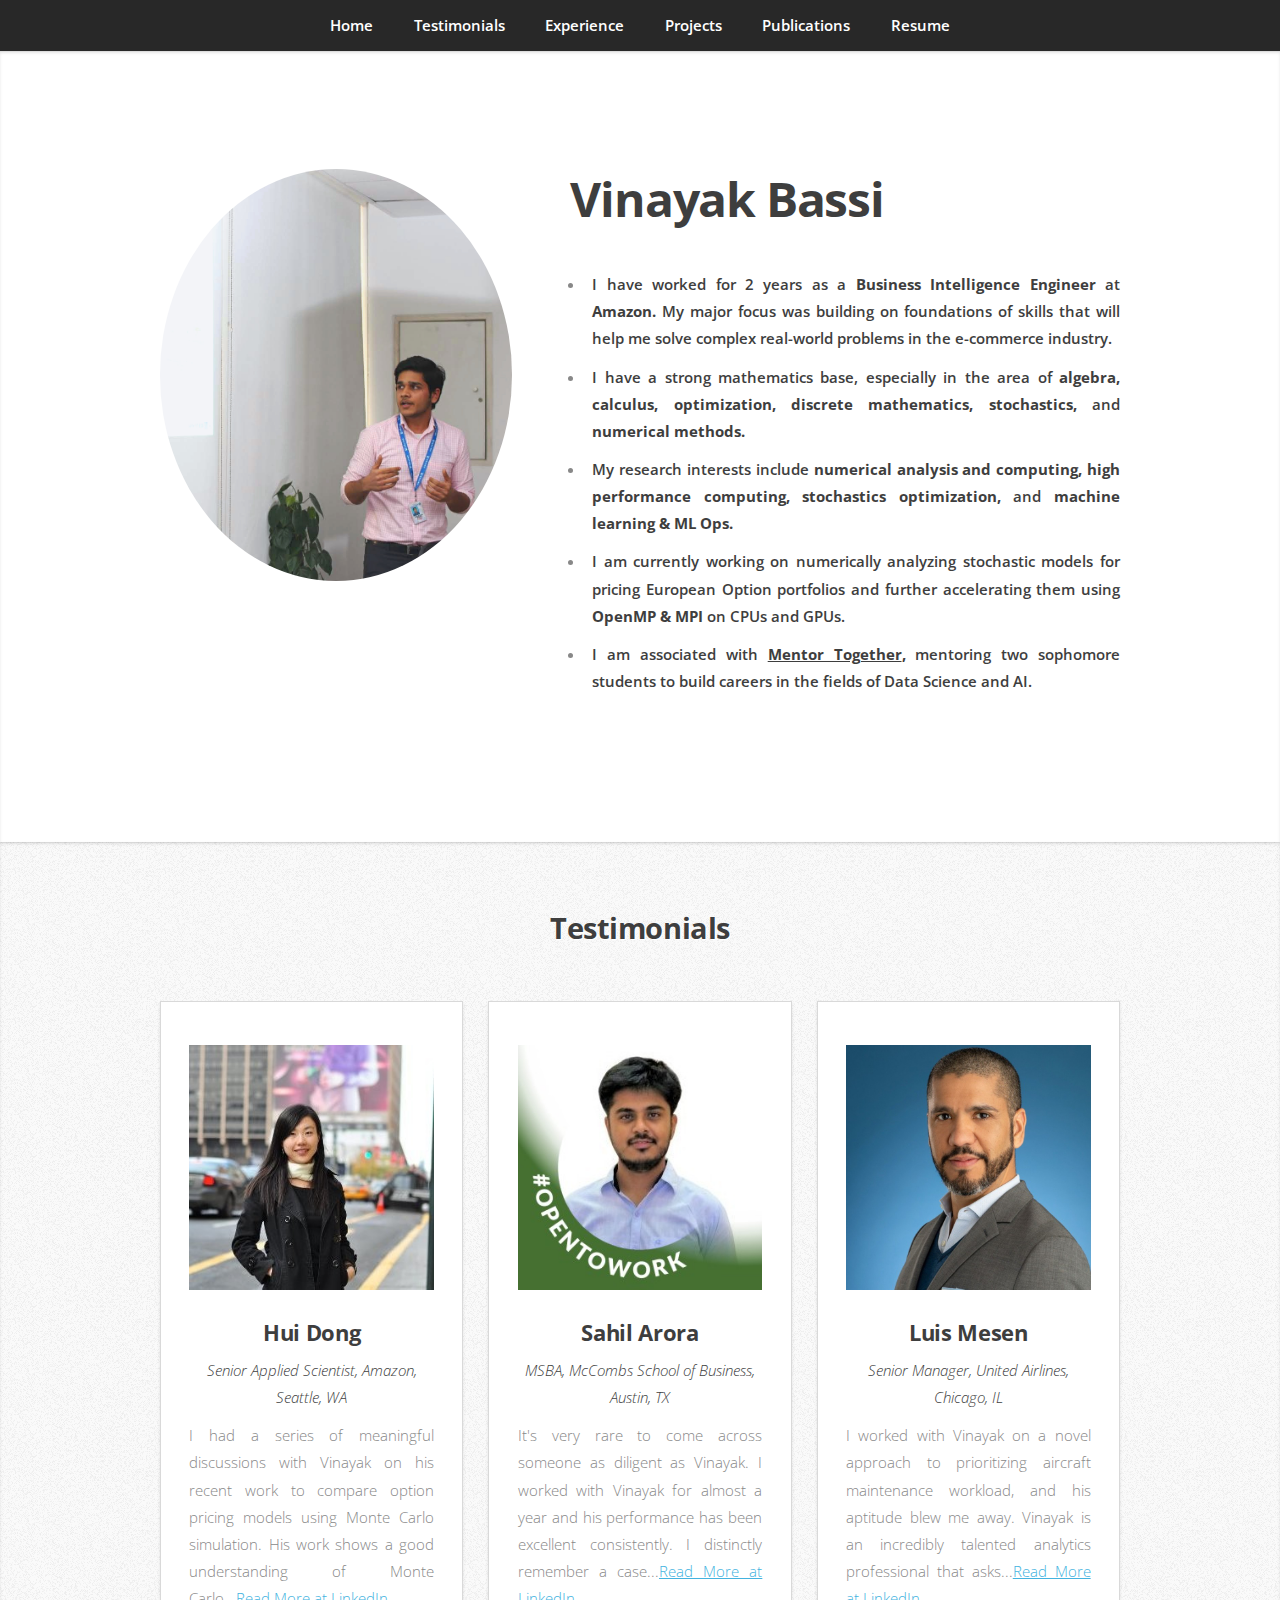
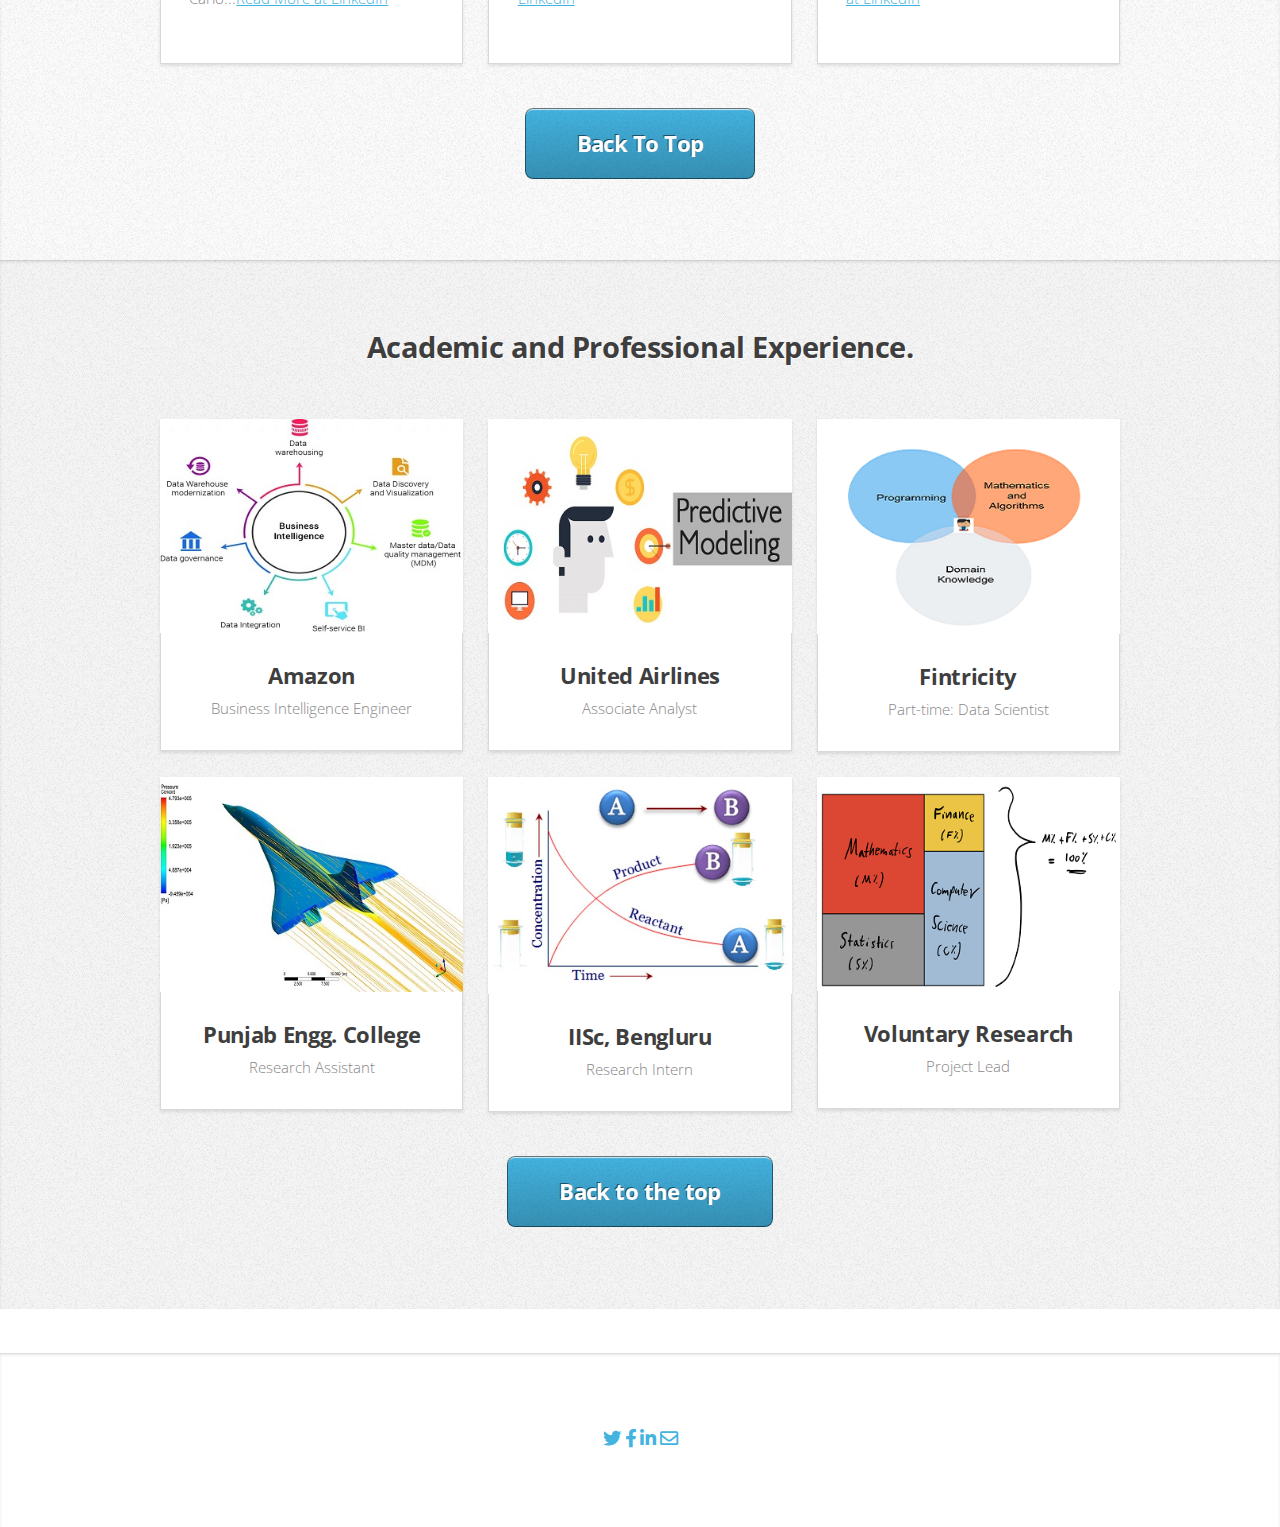
==== commit fe25cbe2: "Update index.html" ====
--- a/index.html
+++ b/index.html
@@ -38,9 +38,9 @@
 								<h1><strong>Vinayak Bassi</strong></h1>
 							</header>
 							<ul>
-								<li><h6><strong>I have been working as a</strong> Business Intelligence Engineer
-									<strong>at</strong>  Amazon.<strong> My major focus is building on foundations of skills
-										that will help me solve complex real-world problems.</strong>
+								<li><h6><strong>I have worked for 2 years as a</strong> Business Intelligence Engineer
+									<strong>at</strong>  Amazon.<strong> My major focus was building on foundations of skills
+										that will help me solve complex real-world problems in the e-commerce industry.</strong>
 								</h6></li>
 								<li><h6>
 									<strong>I have a strong mathematics base, especially in the area of</strong> 
